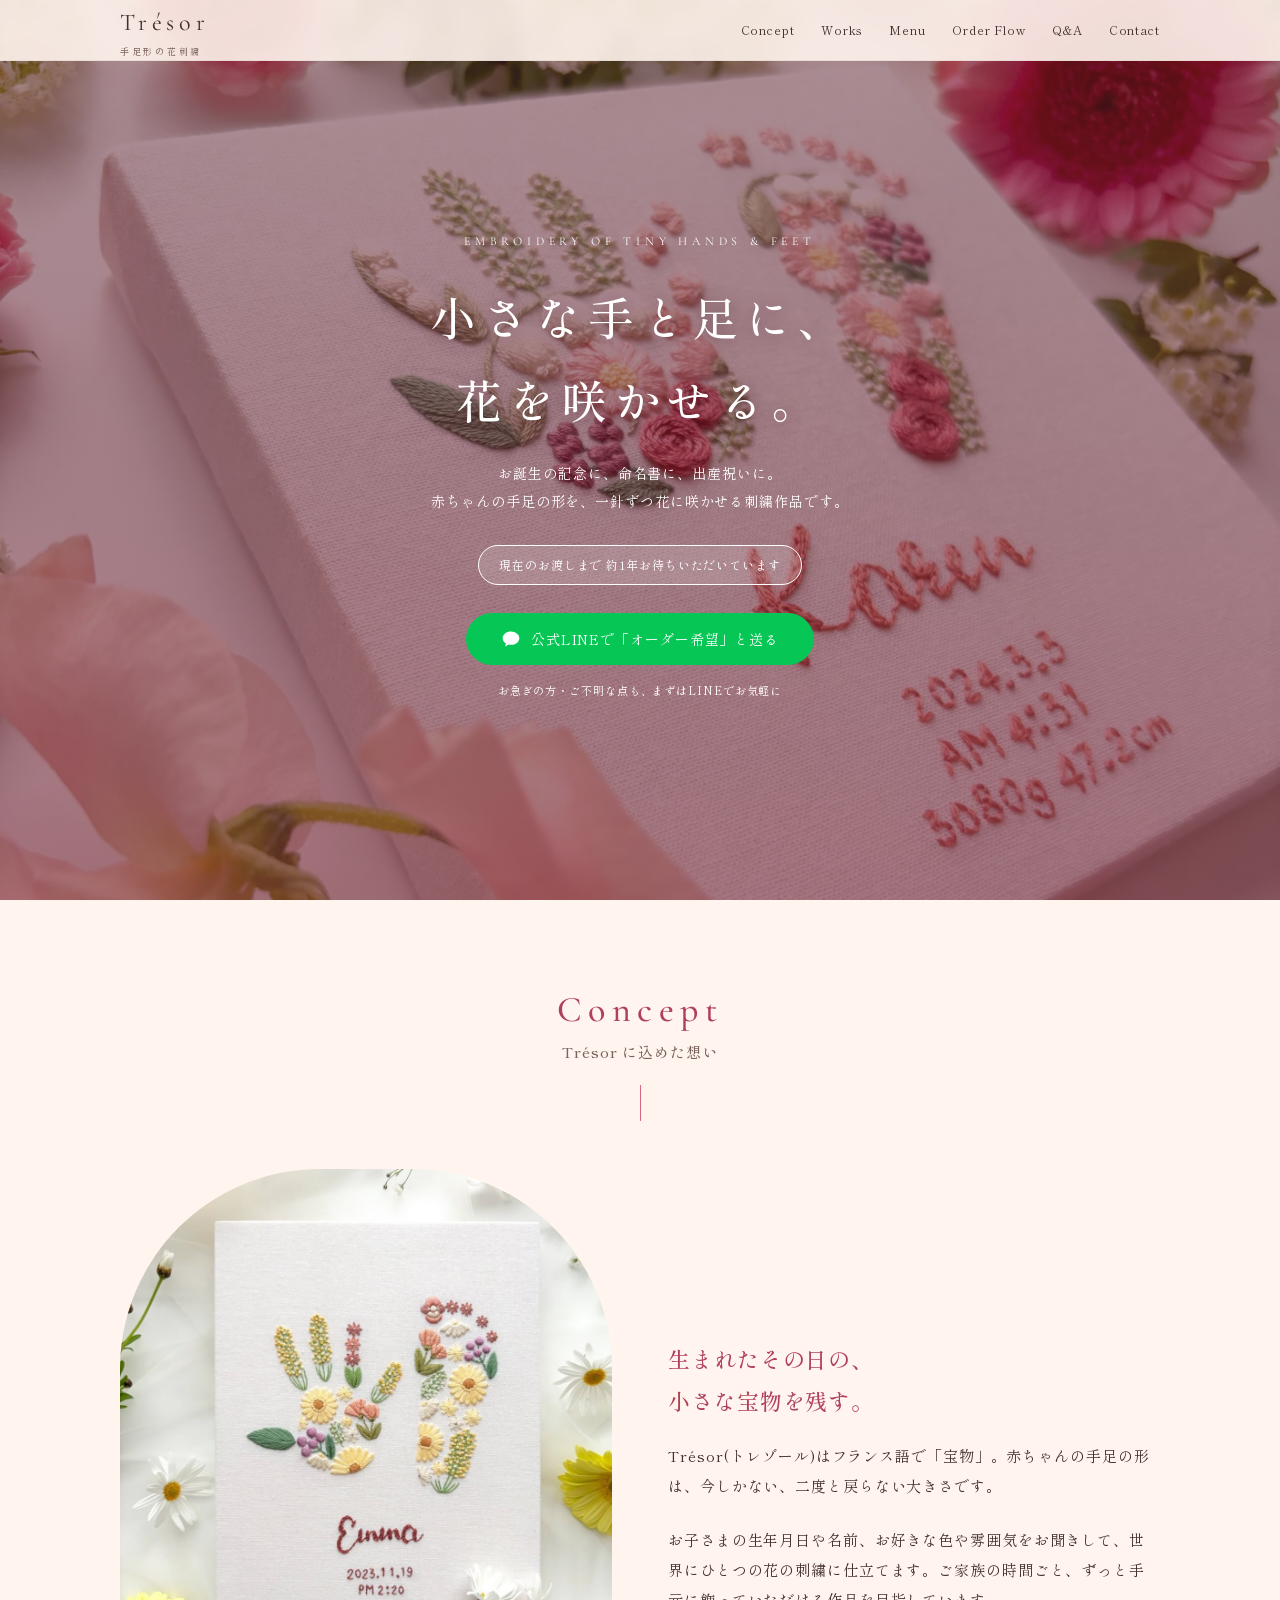
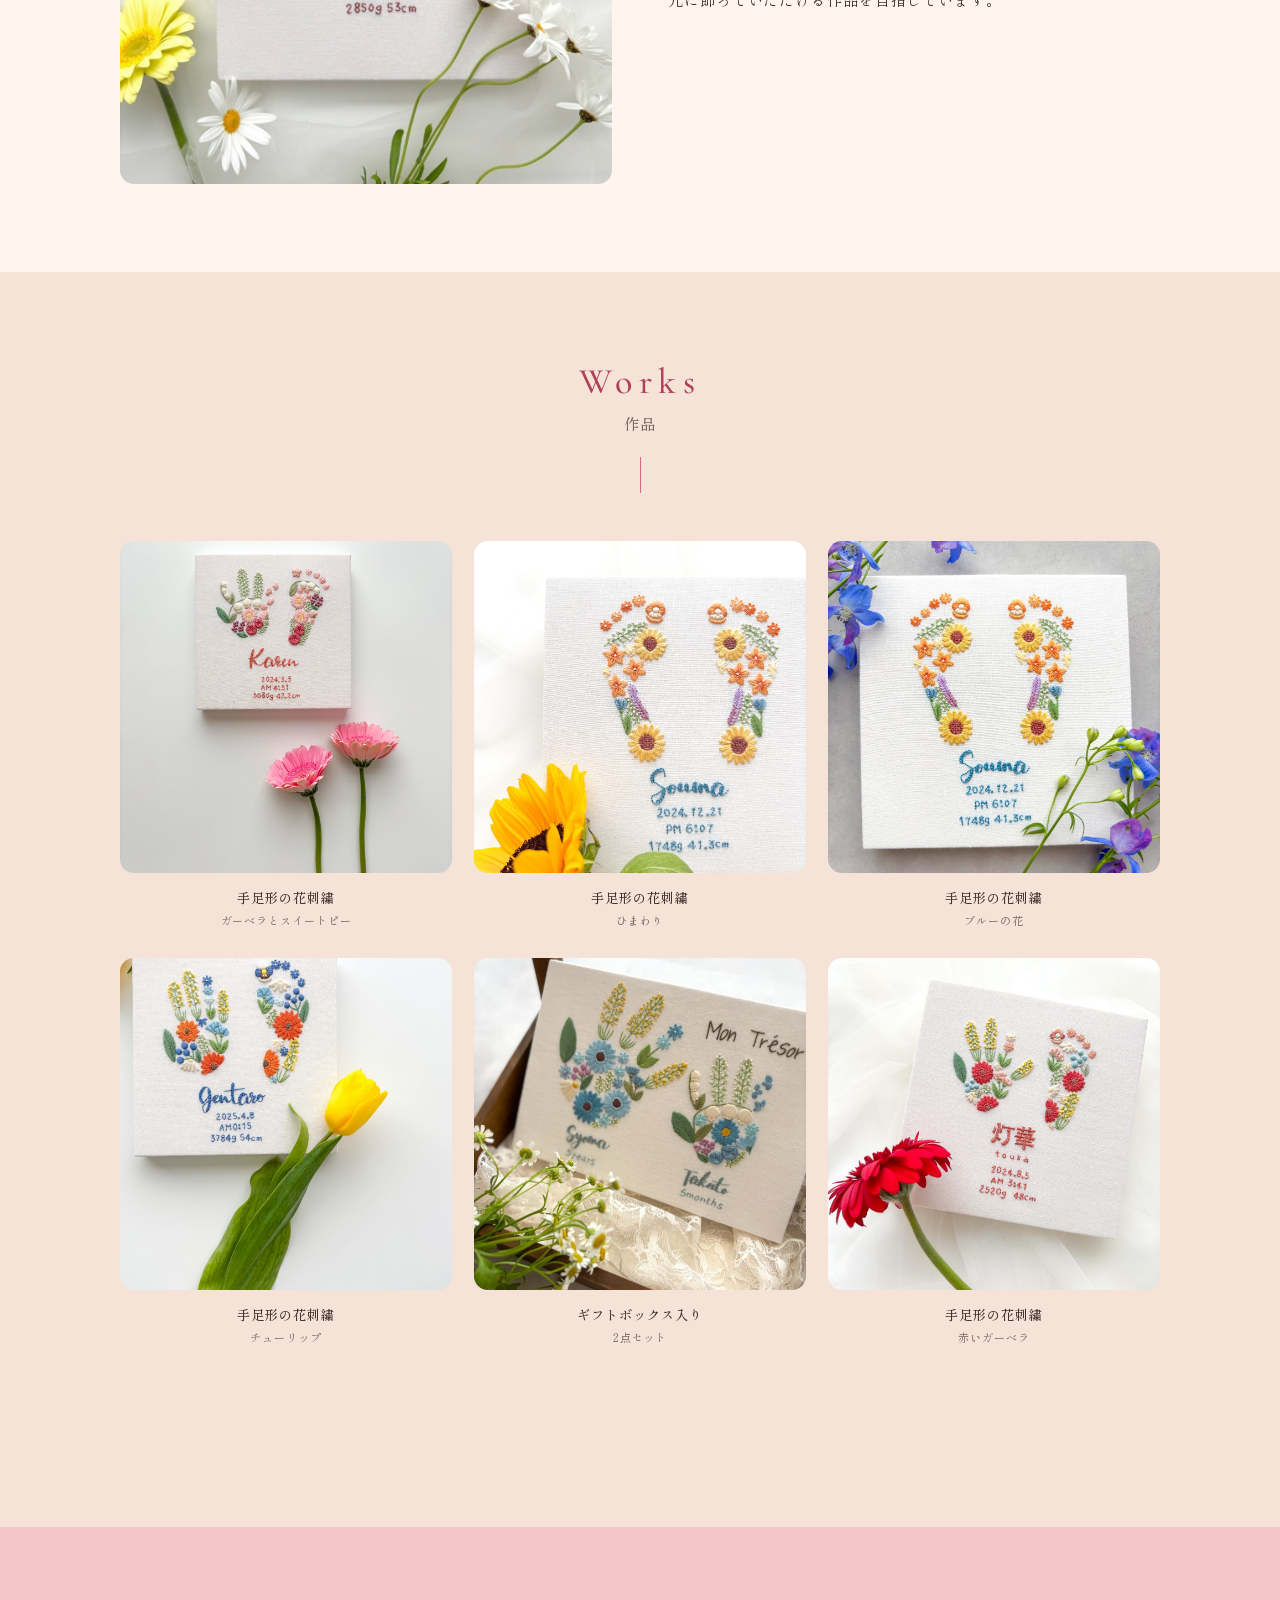
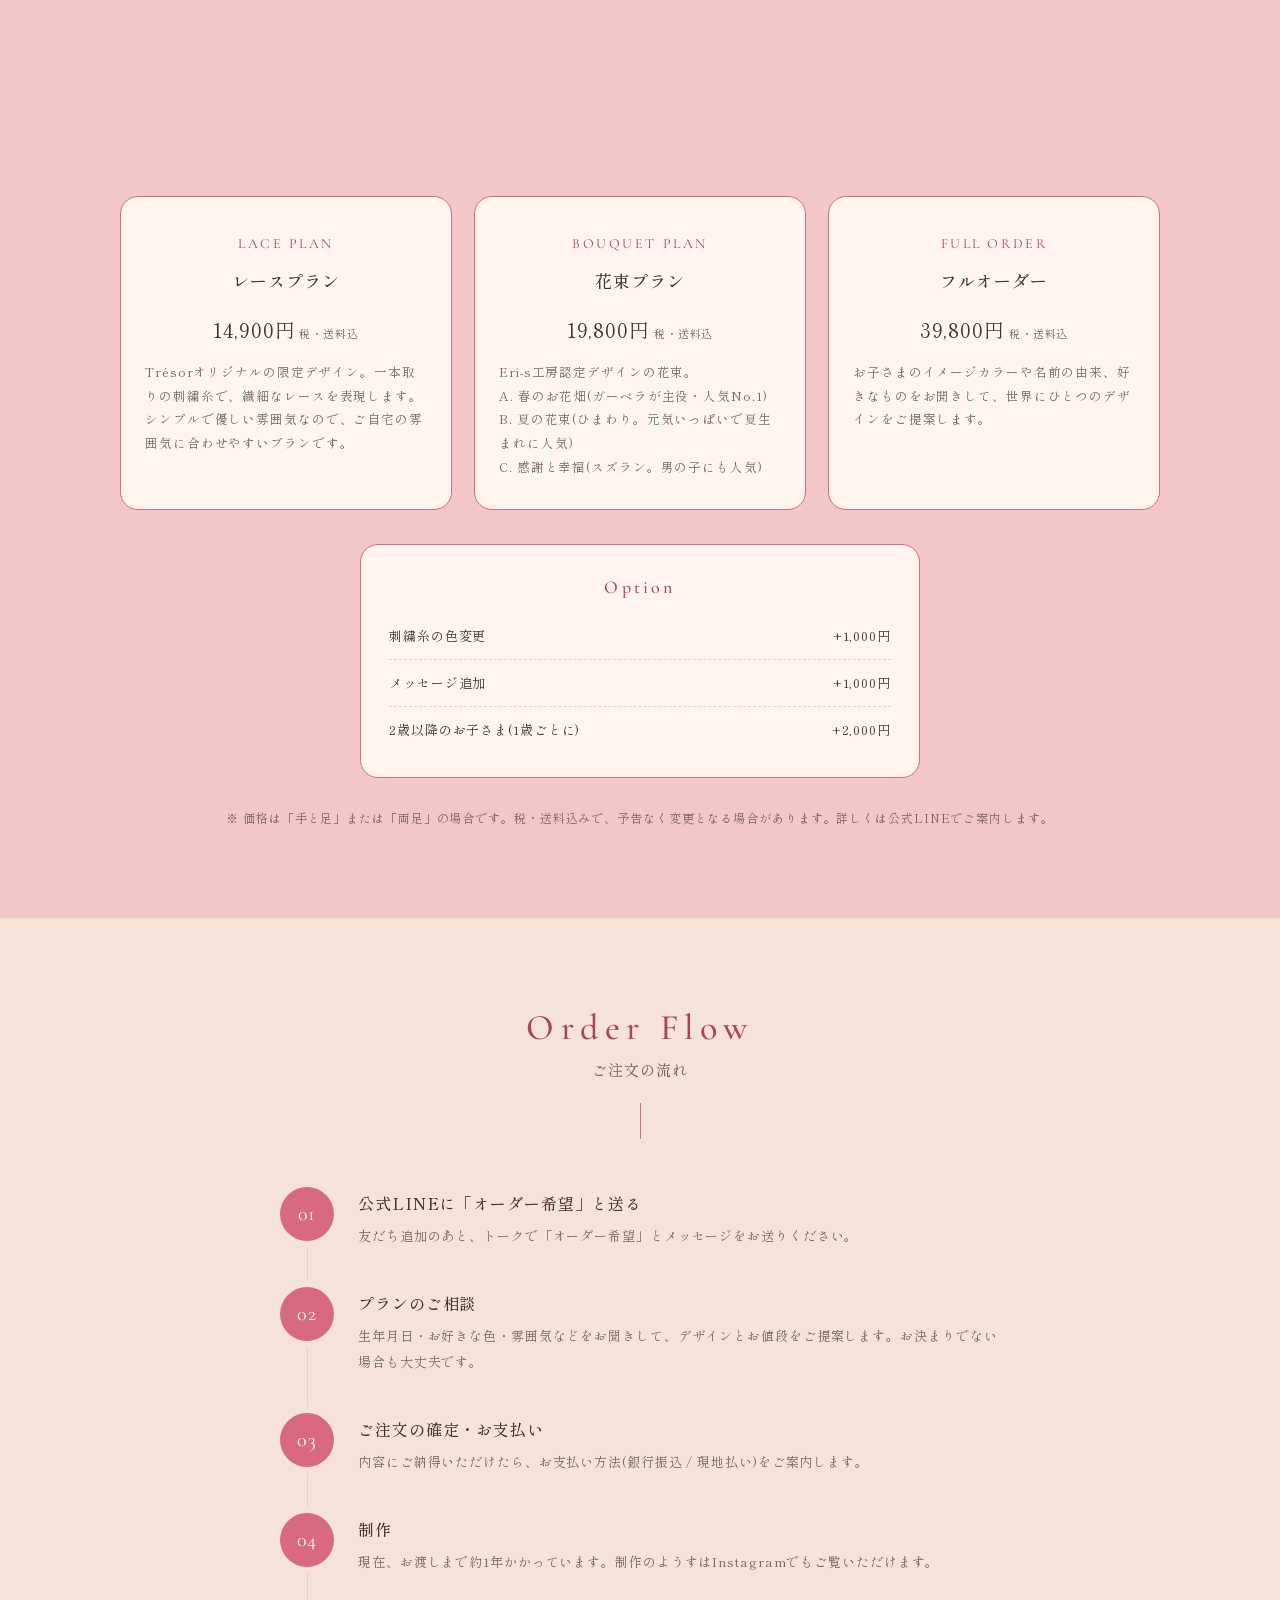
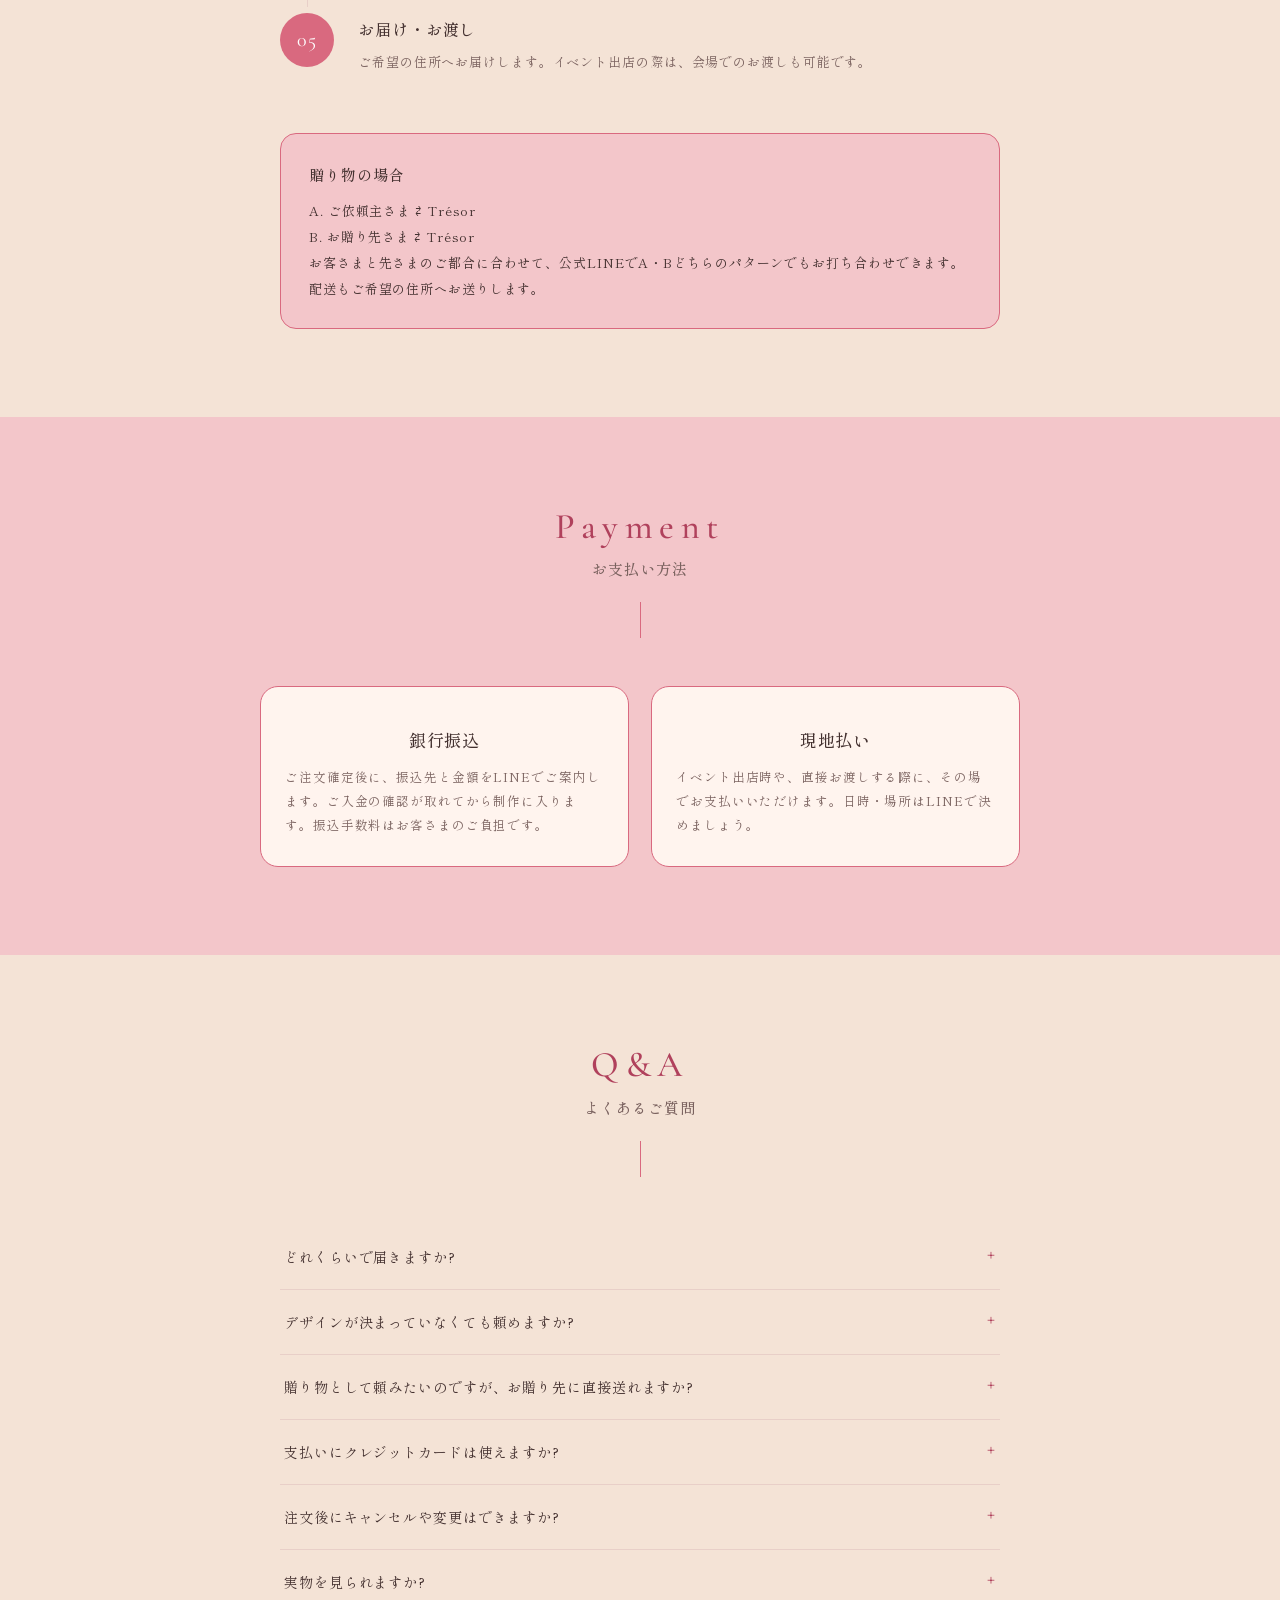
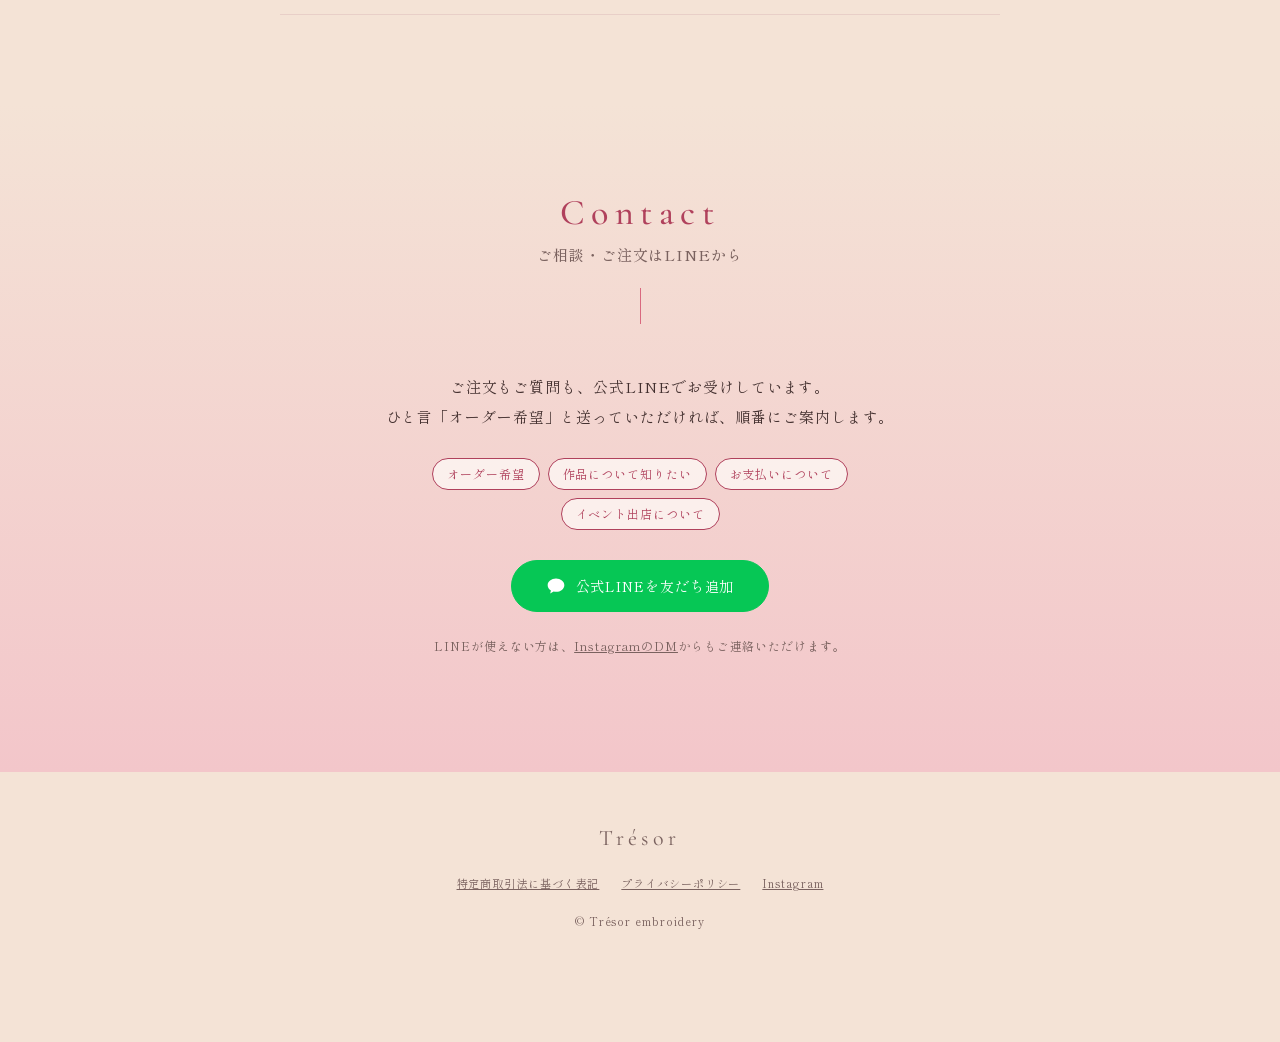
==== index.html @ e2ac7297 "Initial site: Tresor embroidery" ====
<!doctype html>
<html lang="ja">
<head>
<meta charset="utf-8">
<meta name="robots" content="noindex,nofollow">
<meta name="viewport" content="width=device-width,initial-scale=1">
<title>Trésor(トレゾール)｜手足形の花刺繍</title>
<meta name="description" content="お誕生記念・命名書・出産祝いに。赤ちゃんの手足形を、一針ずつ花に咲かせる刺繍作品。ご注文は公式LINEから承ります。">
<meta property="og:title" content="Trésor(トレゾール)｜手足形の花刺繍">
<meta property="og:description" content="小さな手と足に、花を咲かせる。世界にひとつの手足形刺繍。">
<meta property="og:type" content="website">
<meta property="og:image" content="images/ogp.jpg">
<link rel="preconnect" href="https://fonts.googleapis.com">
<link rel="preconnect" href="https://fonts.gstatic.com" crossorigin>
<link href="https://fonts.googleapis.com/css2?family=Cormorant+Garamond:wght@400;500&family=Shippori+Mincho:wght@400;500&display=swap" rel="stylesheet">
<link rel="stylesheet" href="style.css">
</head>
<body>

<svg width="0" height="0" style="position:absolute" aria-hidden="true">
  <symbol id="line" viewBox="0 0 24 24"><path d="M12 3C6.5 3 2 6.6 2 11c0 2.6 1.5 4.9 3.9 6.4L5 21l4.2-2.3c.9.2 1.8.3 2.8.3 5.5 0 10-3.6 10-8S17.5 3 12 3z"/></symbol>
</svg>

<header>
  <div class="in">
    <a class="logo" href="#top">Trésor<small>手足形の花刺繍</small></a>
    <nav id="nav" aria-label="メインメニュー">
      <ul>
        <li><a href="#concept">Concept</a></li>
        <li><a href="#works">Works</a></li>
        <li><a href="#menu">Menu</a></li>
        <li><a href="#flow">Order Flow</a></li>
        <li><a href="#faq">Q&amp;A</a></li>
        <li><a href="#contact">Contact</a></li>
      </ul>
    </nav>
    <button class="menu-btn" id="mbtn" aria-label="メニューを開く" aria-expanded="false"><span></span></button>
  </div>
</header>

<main id="top">
<section class="hero">
  <div class="wrap">
    <p class="sub en">EMBROIDERY OF TINY HANDS &amp; FEET</p>
    <h1>小さな手と足に、<br>花を咲かせる。</h1>
    <p class="lead">お誕生の記念に、命名書に、出産祝いに。<br>赤ちゃんの手足の形を、一針ずつ花に咲かせる刺繍作品です。</p>
    <div class="wait">現在のお渡しまで 約1年お待ちいただいています</div>
    <div class="cta">
      <a class="btn btn-line" href="https://lin.ee/dMKztzk" target="_blank" rel="noopener" data-cta="hero"><svg><use href="#line"/></svg>公式LINEで「オーダー希望」と送る</a>
      <p class="note">お急ぎの方・ご不明な点も、まずはLINEでお気軽に</p>
    </div>
  </div>
</section>

<section id="concept" class="concept">
  <div class="wrap">
    <div class="sec-head rv"><span class="en">Concept</span><h2>Trésor に込めた想い</h2></div>
    <div class="box">
      <div class="rv"><div class="ph ph-a" data-img="images/concept.jpg" data-label="PHOTO"></div></div>
      <div class="rv">
        <h3>生まれたその日の、<br>小さな宝物を残す。</h3>
        <p>Trésor(トレゾール)はフランス語で「宝物」。赤ちゃんの手足の形は、今しかない、二度と戻らない大きさです。</p>
        <p>お子さまの生年月日や名前、お好きな色や雰囲気をお聞きして、世界にひとつの花の刺繍に仕立てます。ご家族の時間ごと、ずっと手元に飾っていただける作品を目指しています。</p>
      </div>
    </div>
  </div>
</section>

<section id="works">
  <div class="wrap">
    <div class="sec-head rv"><span class="en">Works</span><h2>作品</h2></div>
    <div class="grid">
      <figure class="work rv"><div class="ph ph-1" data-img="images/work-1.jpg" data-label="WORK 01"></div><h3>手足形の花刺繍</h3><p>ガーベラとスイートピー</p></figure>
      <figure class="work rv"><div class="ph ph-2" data-img="images/work-2.jpg" data-label="WORK 02"></div><h3>手足形の花刺繍</h3><p>ひまわり</p></figure>
      <figure class="work rv"><div class="ph ph-3" data-img="images/work-3.jpg" data-label="WORK 03"></div><h3>手足形の花刺繍</h3><p>ブルーの花</p></figure>
      <figure class="work rv"><div class="ph ph-4" data-img="images/work-4.jpg" data-label="WORK 04"></div><h3>手足形の花刺繍</h3><p>チューリップ</p></figure>
      <figure class="work rv"><div class="ph ph-5" data-img="images/work-5.jpg" data-label="WORK 05"></div><h3>ギフトボックス入り</h3><p>2点セット</p></figure>
      <figure class="work rv"><div class="ph ph-6" data-img="images/work-6.jpg" data-label="WORK 06"></div><h3>手足形の花刺繍</h3><p>赤いガーベラ</p></figure>
    </div>
    <div class="more rv"><a class="btn btn-ghost" href="https://www.instagram.com/shiho.tresor_embroidery" target="_blank" rel="noopener">Instagramでもっと見る</a></div>
  </div>
</section>

<section id="menu" class="menu">
  <div class="wrap">
    <div class="sec-head rv"><span class="en">Menu</span><h2>プランとお値段</h2></div>
    <div class="cards">
      <div class="card rv"><span class="en">LACE PLAN</span><h3>レースプラン</h3><div class="price">14,900円<small> 税・送料込</small></div><p>Trésorオリジナルの限定デザイン。一本取りの刺繍糸で、繊細なレースを表現します。シンプルで優しい雰囲気なので、ご自宅の雰囲気に合わせやすいプランです。</p></div>
      <div class="card rv"><span class="en">BOUQUET PLAN</span><h3>花束プラン</h3><div class="price">19,800円<small> 税・送料込</small></div><p>Eri-s工房認定デザインの花束。<br>A. 春のお花畑(ガーベラが主役・人気No.1)<br>B. 夏の花束(ひまわり。元気いっぱいで夏生まれに人気)<br>C. 感謝と幸福(スズラン。男の子にも人気)</p></div>
      <div class="card rv"><span class="en">FULL ORDER</span><h3>フルオーダー</h3><div class="price">39,800円<small> 税・送料込</small></div><p>お子さまのイメージカラーや名前の由来、好きなものをお聞きして、世界にひとつのデザインをご提案します。</p></div>
    </div>
    <div class="opt rv">
      <h3 class="en">Option</h3>
      <ul><li><span>刺繍糸の色変更</span><span>+1,000円</span></li><li><span>メッセージ追加</span><span>+1,000円</span></li><li><span>2歳以降のお子さま(1歳ごとに)</span><span>+2,000円</span></li></ul>
    </div>
    <p class="foot rv">※ 価格は「手と足」または「両足」の場合です。税・送料込みで、予告なく変更となる場合があります。詳しくは公式LINEでご案内します。</p>
  </div>
</section>

<section id="flow">
  <div class="wrap">
    <div class="sec-head rv"><span class="en">Order Flow</span><h2>ご注文の流れ</h2></div>
    <ol class="steps">
      <li class="rv"><h3>公式LINEに「オーダー希望」と送る</h3><p>友だち追加のあと、トークで「オーダー希望」とメッセージをお送りください。</p></li>
      <li class="rv"><h3>プランのご相談</h3><p>生年月日・お好きな色・雰囲気などをお聞きして、デザインとお値段をご提案します。お決まりでない場合も大丈夫です。</p></li>
      <li class="rv"><h3>ご注文の確定・お支払い</h3><p>内容にご納得いただけたら、お支払い方法(銀行振込 / 現地払い)をご案内します。</p></li>
      <li class="rv"><h3>制作</h3><p>現在、お渡しまで約1年かかっています。制作のようすはInstagramでもご覧いただけます。</p></li>
      <li class="rv"><h3>お届け・お渡し</h3><p>ご希望の住所へお届けします。イベント出店の際は、会場でのお渡しも可能です。</p></li>
    </ol>
    <div class="gift rv">
      <h3>贈り物の場合</h3>
      A. ご依頼主さま ⇄ Trésor<br>B. お贈り先さま ⇄ Trésor<br>
      お客さまと先さまのご都合に合わせて、公式LINEでA・Bどちらのパターンでもお打ち合わせできます。配送もご希望の住所へお送りします。
    </div>
  </div>
</section>

<section id="pay" class="pay">
  <div class="wrap">
    <div class="sec-head rv"><span class="en">Payment</span><h2>お支払い方法</h2></div>
    <div class="two">
      <div class="card rv"><h3>銀行振込</h3><p>ご注文確定後に、振込先と金額をLINEでご案内します。ご入金の確認が取れてから制作に入ります。振込手数料はお客さまのご負担です。</p></div>
      <div class="card rv"><h3>現地払い</h3><p>イベント出店時や、直接お渡しする際に、その場でお支払いいただけます。日時・場所はLINEで決めましょう。</p></div>
    </div>
  </div>
</section>

<section id="faq">
  <div class="wrap">
    <div class="sec-head rv"><span class="en">Q&amp;A</span><h2>よくあるご質問</h2></div>
    <div class="faq rv">
      <details><summary>どれくらいで届きますか?</summary><p>現在は、ご注文からお渡しまで約1年お待ちいただいています。お急ぎの場合は、まずLINEでご相談ください。</p></details>
      <details><summary>デザインが決まっていなくても頼めますか?</summary><p>大丈夫です。生年月日やお好きな色、雰囲気をお聞きして、プランをご提案します。</p></details>
      <details><summary>贈り物として頼みたいのですが、お贈り先に直接送れますか?</summary><p>はい。ご希望の住所へお送りします。お贈り先さまと直接お打ち合わせすることもできます。</p></details>
      <details><summary>支払いにクレジットカードは使えますか?</summary><p>現在は、銀行振込と現地払いのみです。</p></details>
      <details><summary>注文後にキャンセルや変更はできますか?</summary><p>制作に入る前であればご相談に応じます。詳しくは<a href="tokushoho.html">特定商取引法に基づく表記</a>をご確認ください。</p></details>
      <details><summary>実物を見られますか?</summary><p>イベント出店の際に実物をご覧いただけます。出店情報はInstagramでお知らせしています。</p></details>
    </div>
  </div>
</section>

<section id="contact" class="contact">
  <div class="wrap">
    <div class="sec-head rv"><span class="en">Contact</span><h2>ご相談・ご注文はLINEから</h2></div>
    <div class="box rv">
      <p>ご注文もご質問も、公式LINEでお受けしています。<br>ひと言「オーダー希望」と送っていただければ、順番にご案内します。</p>
      <ul class="chips"><li>オーダー希望</li><li>作品について知りたい</li><li>お支払いについて</li><li>イベント出店について</li></ul>
      <a class="btn btn-line" href="https://lin.ee/dMKztzk" target="_blank" rel="noopener" data-cta="contact"><svg><use href="#line"/></svg>公式LINEを友だち追加</a>
      <p class="sub-links" style="margin-top:22px">LINEが使えない方は、<a href="https://www.instagram.com/shiho.tresor_embroidery" target="_blank" rel="noopener">InstagramのDM</a>からもご連絡いただけます。</p>
    </div>
  </div>
</section>
</main>

<footer>
  <a class="logo" href="#top">Trésor</a>
  <ul><li><a href="tokushoho.html">特定商取引法に基づく表記</a></li><li><a href="privacy.html">プライバシーポリシー</a></li><li><a href="https://www.instagram.com/shiho.tresor_embroidery" target="_blank" rel="noopener">Instagram</a></li></ul>
  <p>© Trésor embroidery</p>
</footer>

<div class="sticky"><a class="btn btn-line" href="https://lin.ee/dMKztzk" target="_blank" rel="noopener" data-cta="sticky"><svg><use href="#line"/></svg>LINEで「オーダー希望」</a></div>

<script src="script.js"></script>
</body>
</html>
---- style.css ----
:root{
  /* Instagramの作品写真から拾った色 */
  --cream:#f4e3d6;      /* 生成り・レース */
  --paper:#fff4ee;
  --blush:#f3c6ca;      /* スイートピーのピンク(面) */
  --rose:#d9697f;       /* ガーベラのローズ(メイン) */
  --rose-d:#b0415c;     /* 濃いローズ(文字・強調) */
  --sun:#eeb23a;        /* ひまわりの黄(ワンポイント) */
  --sage:#7f9a74;       /* 葉のグリーン */
  --ink:#43302f;        /* あたたかい焦げ茶 */
  --ink-soft:#7a625f;
  --line:#e8cfc8; --line-green:#06C755;
  --serif:"Shippori Mincho","Hiragino Mincho ProN","Yu Mincho",serif;
  --en:"Cormorant Garamond","Times New Roman",serif;
}
*{box-sizing:border-box;margin:0;padding:0}
html{scroll-behavior:smooth}
html,body{overflow-x:hidden}
body{background:var(--cream);color:var(--ink);font-family:var(--serif);line-height:2;font-size:15px;letter-spacing:.06em;-webkit-text-size-adjust:100%}
img{max-width:100%;display:block}
a{color:inherit}
.en{font-family:var(--en);letter-spacing:.18em}
.wrap{width:min(1040px,100% - 40px);margin:0 auto}
section{padding:88px 0}
.sec-head{text-align:center;margin-bottom:48px}
.sec-head .en{display:block;font-size:36px;color:var(--rose-d);line-height:1.2;font-weight:500}
.sec-head h2{font-size:15px;font-weight:500;color:var(--ink-soft);margin-top:6px}
.sec-head::after{content:"";display:block;width:1px;height:36px;background:var(--rose);margin:18px auto 0}

/* header */
header{position:fixed;inset:0 0 auto 0;z-index:50;background:rgba(255,244,238,.9);backdrop-filter:blur(8px);border-bottom:1px solid rgba(230,217,210,.7)}
header .in{display:flex;align-items:center;justify-content:space-between;height:60px;width:min(1040px,100% - 32px);margin:0 auto}
.logo{font-family:var(--en);font-size:24px;letter-spacing:.2em;text-decoration:none}
.logo small{display:block;font-family:var(--serif);font-size:9px;letter-spacing:.3em;color:var(--ink-soft);margin-top:-4px}
nav ul{display:flex;gap:26px;list-style:none;font-size:12px}
nav a{text-decoration:none;padding:6px 0;border-bottom:1px solid transparent}
nav a:hover{border-color:var(--rose-d);color:var(--rose-d)}
.menu-btn{display:none;background:none;border:0;width:40px;height:40px;cursor:pointer}
.menu-btn span,.menu-btn span::before,.menu-btn span::after{display:block;width:22px;height:1px;background:var(--ink);position:relative;content:"";transition:.3s}
.menu-btn span::before{position:absolute;top:-7px}.menu-btn span::after{position:absolute;top:7px}
.menu-btn[aria-expanded=true] span{background:transparent}
.menu-btn[aria-expanded=true] span::before{top:0;transform:rotate(45deg)}
.menu-btn[aria-expanded=true] span::after{top:0;transform:rotate(-45deg)}

/* buttons */
.btn{display:inline-flex;align-items:center;justify-content:center;gap:10px;min-height:52px;padding:0 34px;border-radius:999px;text-decoration:none;font-size:14px;transition:.3s;border:1px solid var(--ink);font-family:var(--serif)}
.btn-line{background:var(--line-green);border-color:var(--line-green);color:#fff}
.btn-line:hover{filter:brightness(.94);transform:translateY(-1px)}
.btn-ghost{border-color:var(--rose-d);color:var(--rose-d)}
.btn-ghost:hover{background:var(--rose-d);color:#fff}
.btn svg{width:20px;height:20px;fill:currentColor}

/* hero */
.hero{min-height:100svh;display:flex;align-items:center;justify-content:center;text-align:center;position:relative;overflow:hidden;padding:100px 0 70px;
  background:linear-gradient(180deg,rgba(84,28,42,.50),rgba(110,36,56,.62)),url(images/hero.jpg) center 30%/cover no-repeat,var(--rose-d)}
.hero p.sub{font-size:12px;color:#fff;letter-spacing:.4em}
.hero h1{font-weight:500;font-size:clamp(28px,5.6vw,46px);line-height:1.8;margin:22px 0 18px;letter-spacing:.14em;color:#fff;text-shadow:0 2px 18px rgba(60,15,30,.45)}
.hero .lead{max-width:30em;margin:0 auto 30px;color:#fff;font-size:14px}
.wait{display:inline-block;margin-bottom:28px;padding:7px 20px;border:1px solid #fff;border-radius:999px;font-size:12px;color:#fff;background:rgba(255,255,255,.14)}
.hero .cta{display:flex;flex-direction:column;gap:14px;align-items:center}
.note{font-size:11px;color:#fff}

/* concept */
.concept{background:var(--paper)}
.concept .box{display:grid;grid-template-columns:1fr 1fr;gap:56px;align-items:center}
.concept p+p{margin-top:1.6em}
.concept h3{color:var(--rose-d);font-weight:500;font-size:22px;line-height:1.9;margin-bottom:20px}

/* photo frames: images/*.jpg を置けば表示。無い間はやさしい色の枠 */
.ph{aspect-ratio:4/5;border-radius:200px 200px 14px 14px;background-size:cover;background-position:center;position:relative;overflow:hidden}
.ph::after{content:attr(data-label);position:absolute;inset:auto 0 14px;text-align:center;font-size:11px;color:rgba(67,48,47,.5);letter-spacing:.2em}
.ph.on::after{display:none}
.ph-a{background-image:url(images/concept.jpg),linear-gradient(160deg,#f1d9d6,#dfe8d8)}
.ph-1{background-image:url(images/work-1.jpg),linear-gradient(160deg,#f1d9d6,#f8ece6)}
.ph-2{background-image:url(images/work-2.jpg),linear-gradient(160deg,#dfe8d8,#f4efe4)}
.ph-3{background-image:url(images/work-3.jpg),linear-gradient(160deg,#e6dbe3,#f8ece6)}
.ph-4{background-image:url(images/work-4.jpg),linear-gradient(160deg,#e9e1cf,#f1d9d6)}
.ph-5{background-image:url(images/work-5.jpg),linear-gradient(160deg,#f8ece6,#dfe8d8)}
.ph-6{background-image:url(images/work-6.jpg),linear-gradient(160deg,#ecd3cf,#e6dbe3)}

/* works */
.grid{display:grid;grid-template-columns:repeat(3,1fr);gap:28px 22px}
.work .ph{aspect-ratio:1/1;border-radius:14px}
.work h3{font-size:13px;font-weight:500;margin-top:12px;text-align:center}
.work p{font-size:11px;color:var(--ink-soft);text-align:center;line-height:1.7}
.more{text-align:center;margin-top:40px}

/* menu */
.menu{background:var(--blush)}
.cards{display:grid;grid-template-columns:repeat(3,1fr);gap:22px}
.card{background:var(--paper);border:1px solid var(--rose);border-radius:18px;padding:30px 24px;text-align:center}
.card .en{font-size:14px;color:var(--rose-d)}
.card h3{font-weight:500;font-size:17px;margin:6px 0 12px}
.card .price{font-size:20px;margin:10px 0}
.card .price small{font-size:11px;color:var(--ink-soft)}
.card p{font-size:12.5px;color:var(--ink-soft);line-height:1.9;text-align:left}
.tbd{display:inline-block;background:#fff3d6;color:#8a6a1f;padding:0 8px;border-radius:4px;font-size:11px}
.menu .foot{text-align:center;margin-top:28px;font-size:12px;color:var(--ink-soft)}

.opt{max-width:560px;margin:34px auto 0;background:var(--paper);border:1px solid var(--rose);border-radius:18px;padding:24px 28px}
.opt h3{text-align:center;color:var(--rose-d);font-size:18px;font-weight:500;margin-bottom:8px}
.opt ul{list-style:none}.opt li{display:flex;justify-content:space-between;gap:16px;padding:10px 0;border-bottom:1px dashed var(--line);font-size:13px}
.opt li:last-child{border:0}
/* flow */
.steps{list-style:none;max-width:720px;margin:0 auto;counter-reset:s}
.steps li{position:relative;padding:0 0 38px 78px;counter-increment:s}
.steps li::before{content:counter(s,decimal-leading-zero);position:absolute;left:0;top:0;width:54px;height:54px;border-radius:50%;display:grid;place-items:center;font-family:var(--en);font-size:20px;color:#fff;background:var(--rose)}
.steps li::after{content:"";position:absolute;left:27px;top:60px;bottom:6px;width:1px;background:var(--line)}
.steps li:last-child::after{display:none}
.steps h3{font-weight:500;font-size:16px;margin-bottom:4px}
.steps p{font-size:13px;color:var(--ink-soft)}
.gift{max-width:720px;margin:20px auto 0;background:var(--blush);border:1px solid var(--rose);border-radius:16px;padding:26px 28px;font-size:13px}
.gift h3{font-weight:500;font-size:15px;margin-bottom:8px}

/* pay */
.pay{background:var(--blush)}
.pay .two{display:grid;grid-template-columns:1fr 1fr;gap:22px;max-width:760px;margin:0 auto}
.pay .card h3{margin-bottom:8px}

/* faq */
.faq{max-width:720px;margin:0 auto}
details{border-bottom:1px solid var(--line);padding:18px 4px}
summary{cursor:pointer;list-style:none;display:flex;justify-content:space-between;gap:16px;font-size:14px}
summary::-webkit-details-marker{display:none}
summary::after{content:"+";color:var(--rose-d);font-family:var(--en);font-size:20px;line-height:1}
details[open] summary::after{content:"−"}
details p{margin-top:10px;font-size:13px;color:var(--ink-soft)}

/* contact */
.contact{text-align:center;background:linear-gradient(180deg,var(--cream),var(--blush))}
.contact .box{max-width:560px;margin:0 auto}
.contact p{margin-bottom:26px}
.chips{display:flex;flex-wrap:wrap;gap:8px;justify-content:center;margin:0 0 30px;list-style:none}
.chips li{font-size:12px;border:1px solid var(--rose-d);color:var(--rose-d);border-radius:999px;padding:3px 14px;background:rgba(255,253,250,.7)}
.sub-links{margin-top:22px;font-size:12px;color:var(--ink-soft)}

/* footer */
footer{padding:44px 0 110px;text-align:center;font-size:11px;color:var(--ink-soft)}
footer ul{list-style:none;display:flex;gap:22px;justify-content:center;margin:12px 0 16px}
footer .logo{font-size:22px}

/* sticky line */
.sticky{position:fixed;left:0;right:0;bottom:0;z-index:60;padding:10px 16px calc(10px + env(safe-area-inset-bottom));display:none;background:linear-gradient(180deg,rgba(250,246,241,0),rgba(250,246,241,.95) 40%)}
.sticky .btn{width:100%;min-height:50px;box-shadow:0 6px 18px rgba(6,199,85,.28)}

/* reveal */
.rv{opacity:0;transform:translateY(18px);transition:opacity .9s ease,transform .9s ease}
.rv.in{opacity:1;transform:none}
@media (prefers-reduced-motion:reduce){.rv{opacity:1;transform:none;transition:none}.hero .flower{animation:none}html{scroll-behavior:auto}}

/* sub pages */
.page{padding:110px 0 70px}
.page h1{font-weight:500;font-size:22px;text-align:center;margin-bottom:34px}
.page table{width:100%;border-collapse:collapse;font-size:13px}
.page th,.page td{border-bottom:1px solid var(--line);padding:16px 10px;text-align:left;vertical-align:top}
.page th{width:30%;font-weight:500;background:var(--paper)}
.page h2{font-size:15px;font-weight:500;margin:28px 0 6px}
.page p{font-size:13px}

@media (max-width:760px){
  section{padding:64px 0}
  nav{position:fixed;inset:60px 0 auto 0;background:var(--cream);border-bottom:1px solid var(--line);max-height:0;overflow:hidden;transition:max-height .4s}
  nav.open{max-height:420px}
  nav ul{flex-direction:column;gap:0;padding:8px 24px 20px}
  nav li a{display:block;padding:14px 0;border-bottom:1px solid var(--line)}
  .menu-btn{display:block}
  .concept .box,.pay .two{grid-template-columns:1fr;gap:30px}
  .grid{grid-template-columns:repeat(2,1fr);gap:22px 14px}
  .cards{grid-template-columns:1fr}
  .sticky{display:block}
  .hero p.sub{letter-spacing:.16em;font-size:10px}
  .hero .lead br{display:none}
  
}
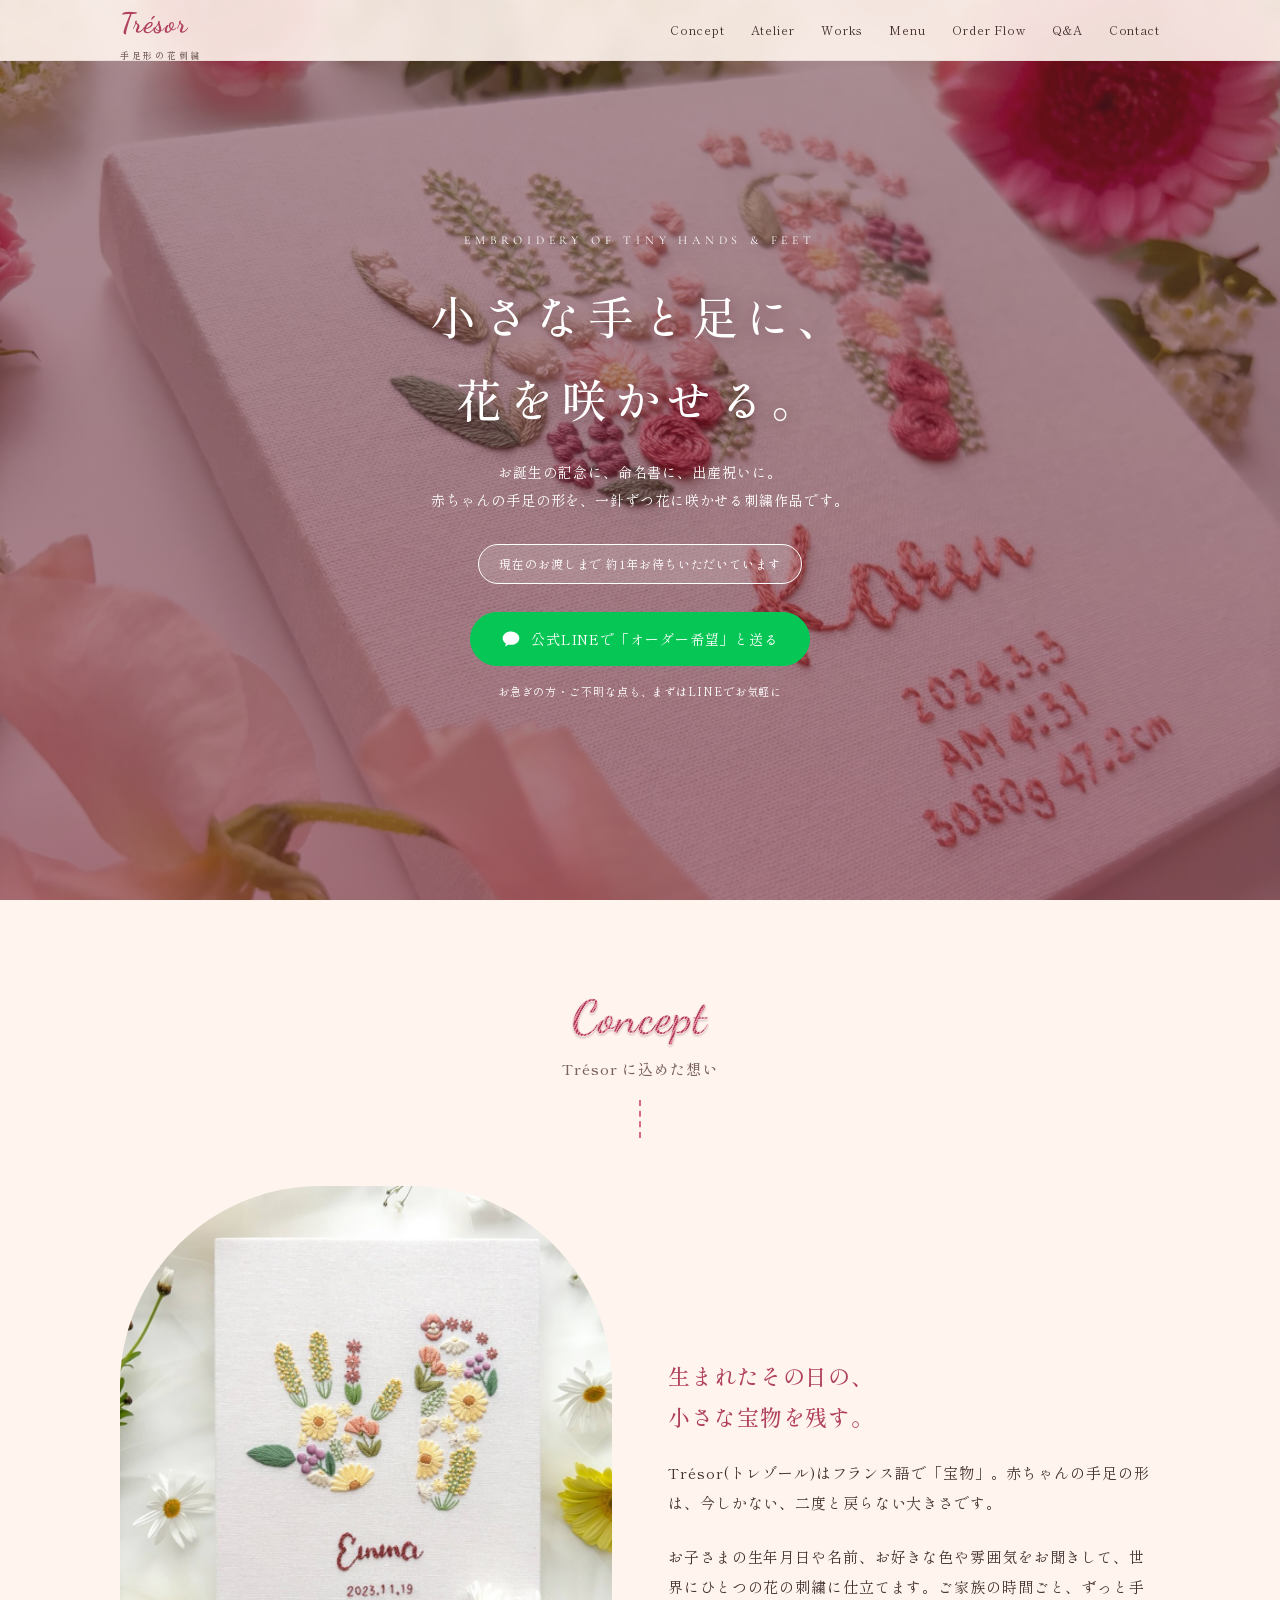
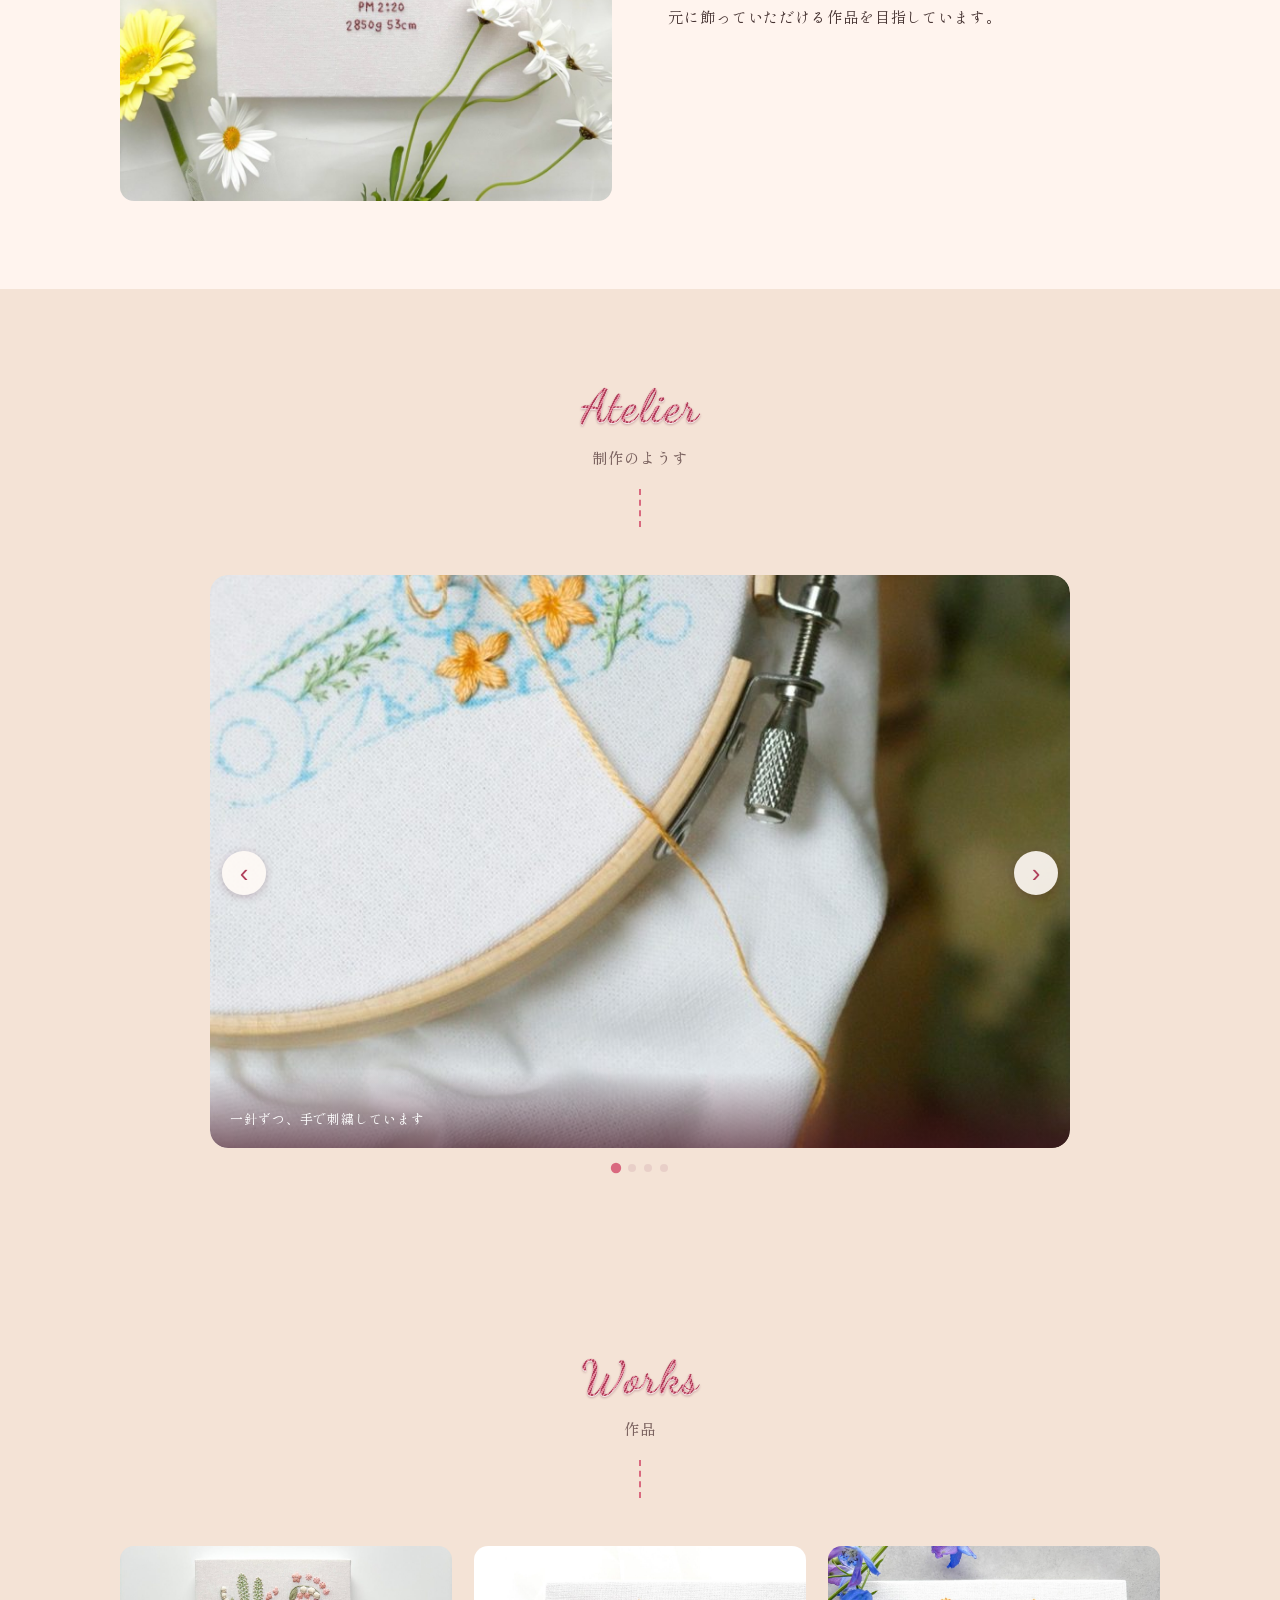
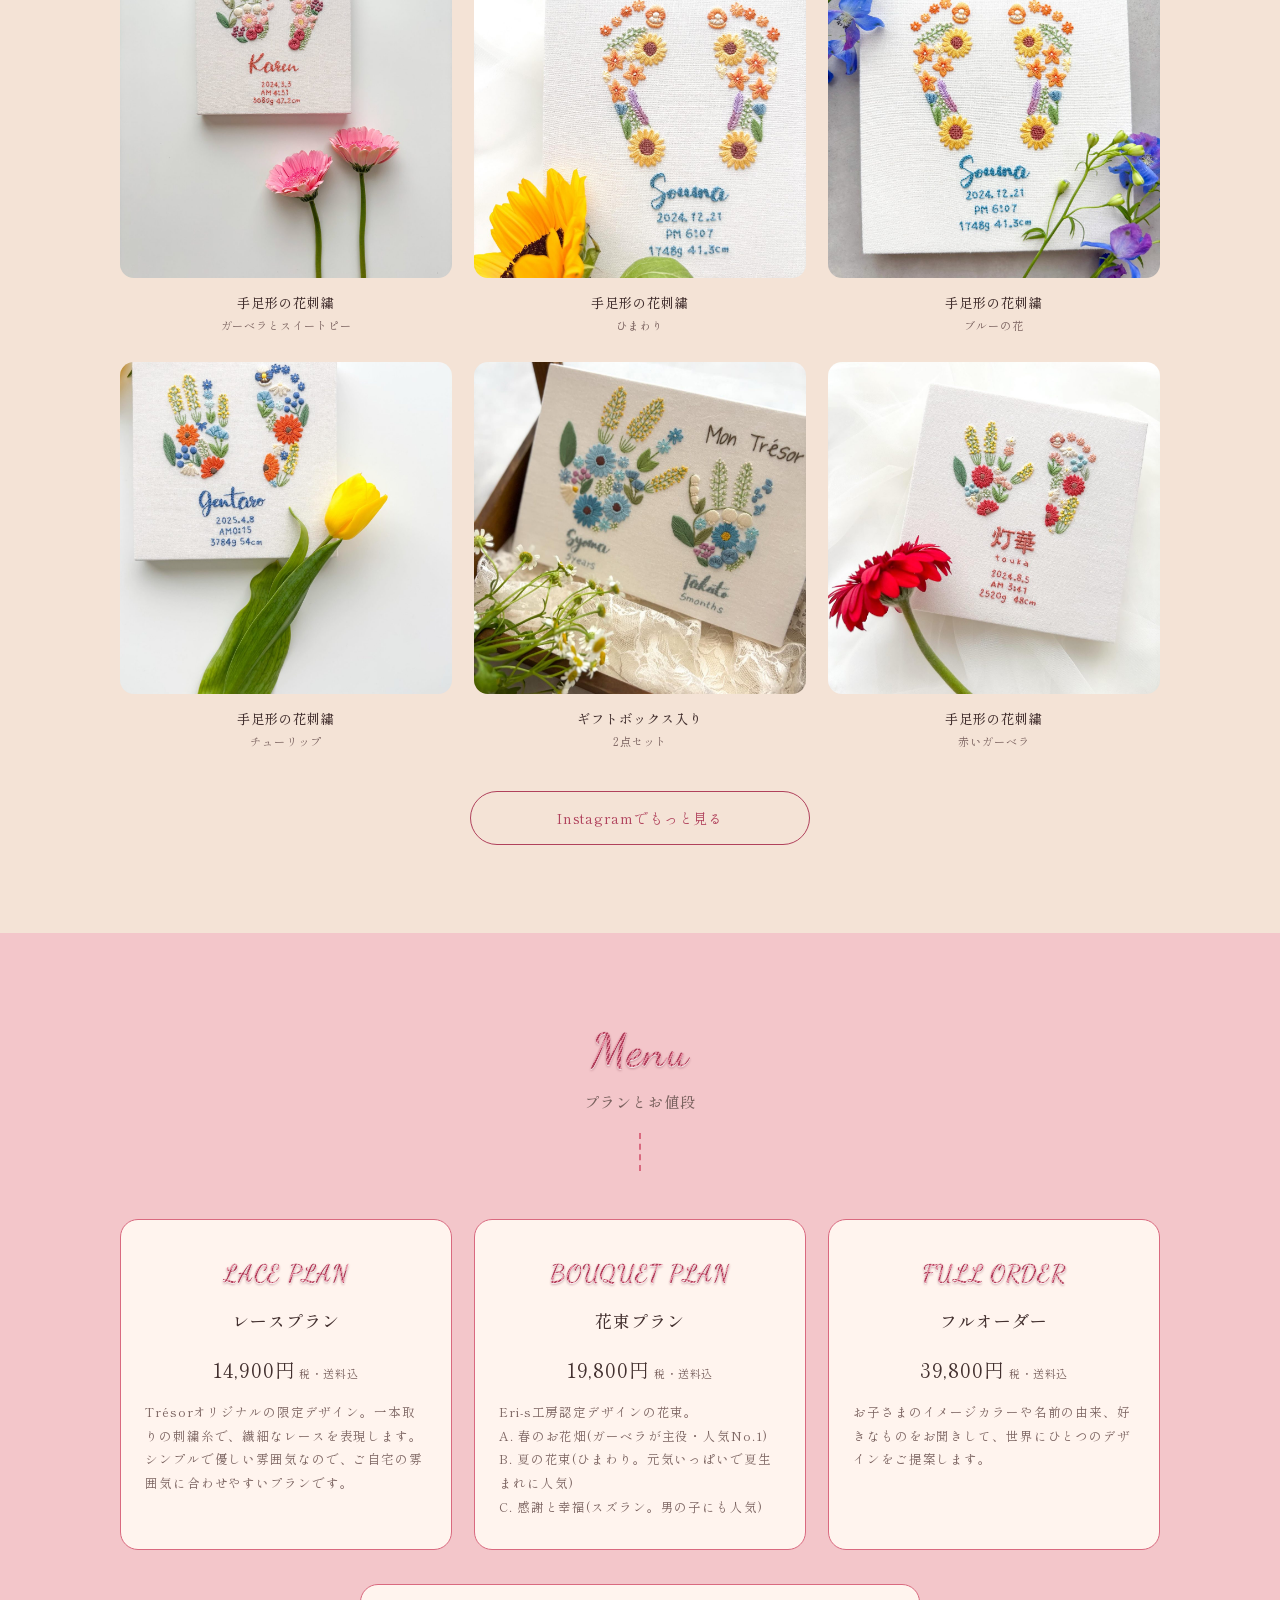
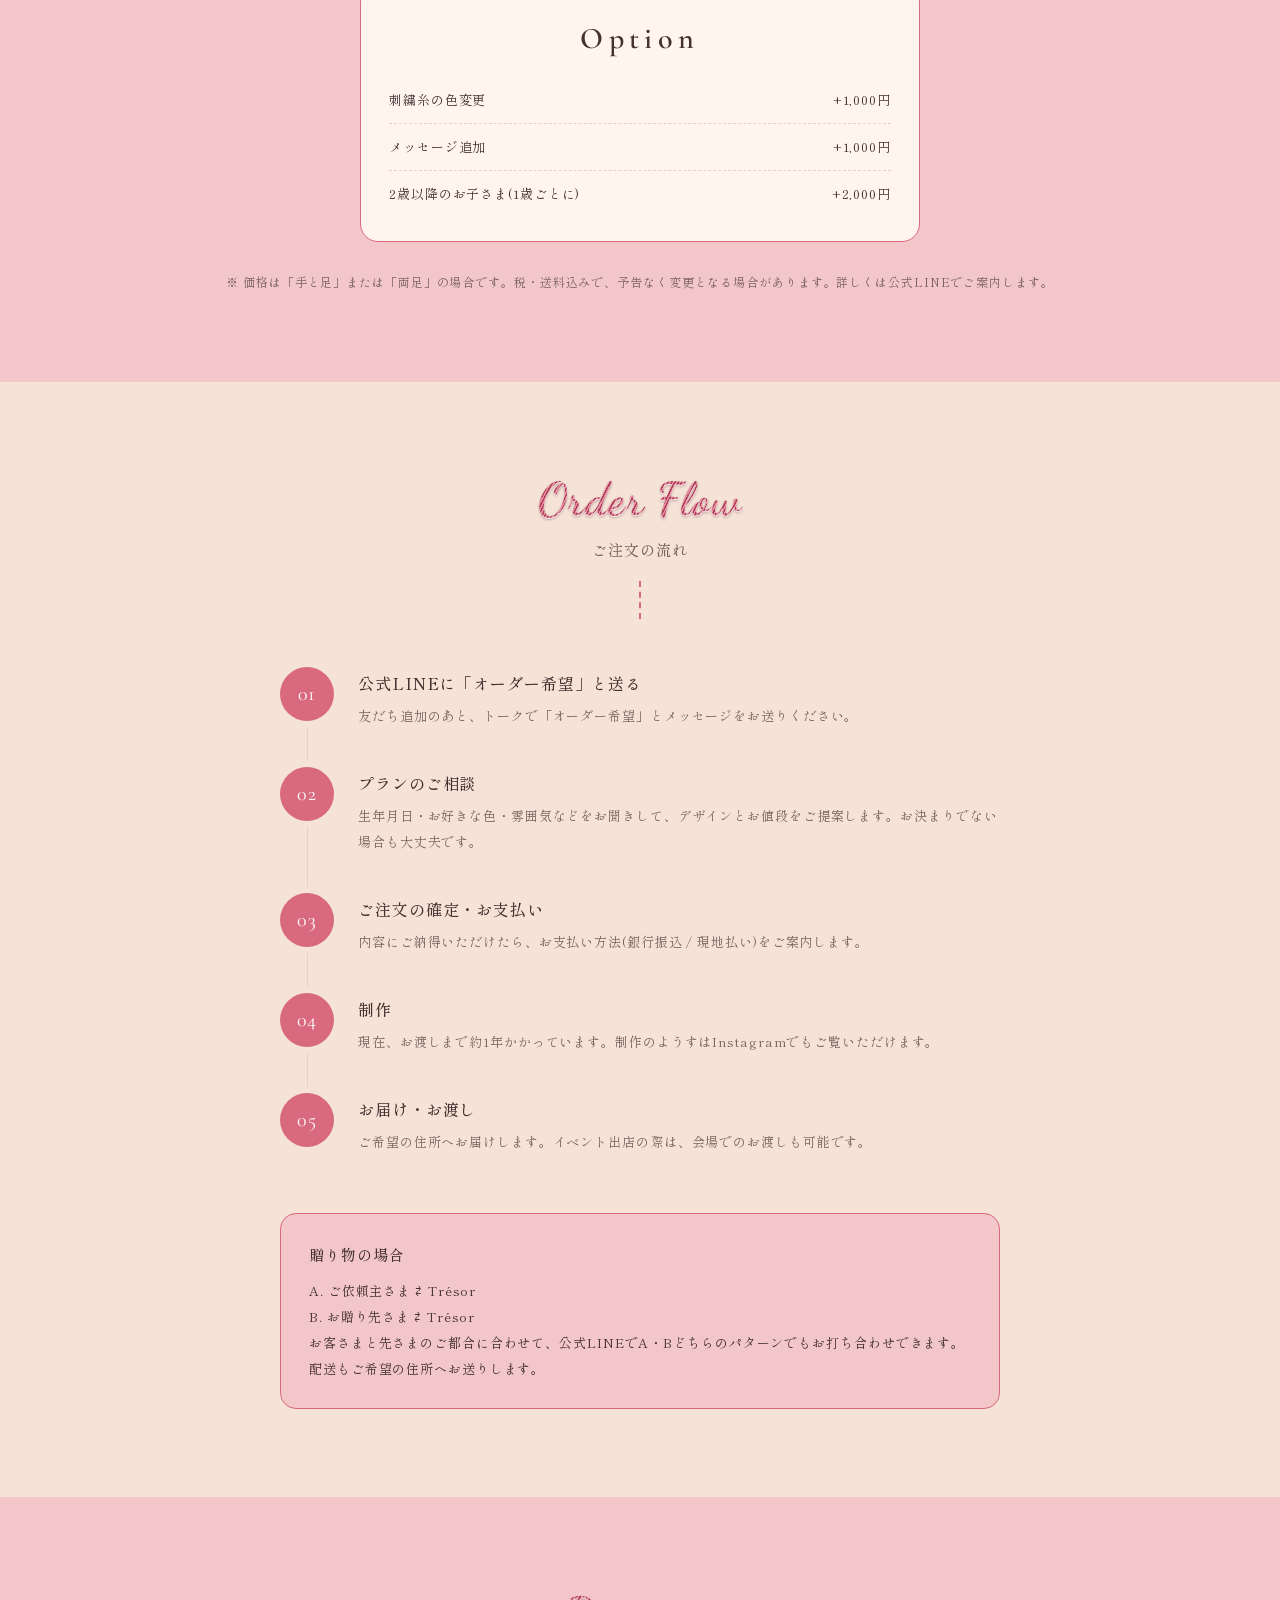
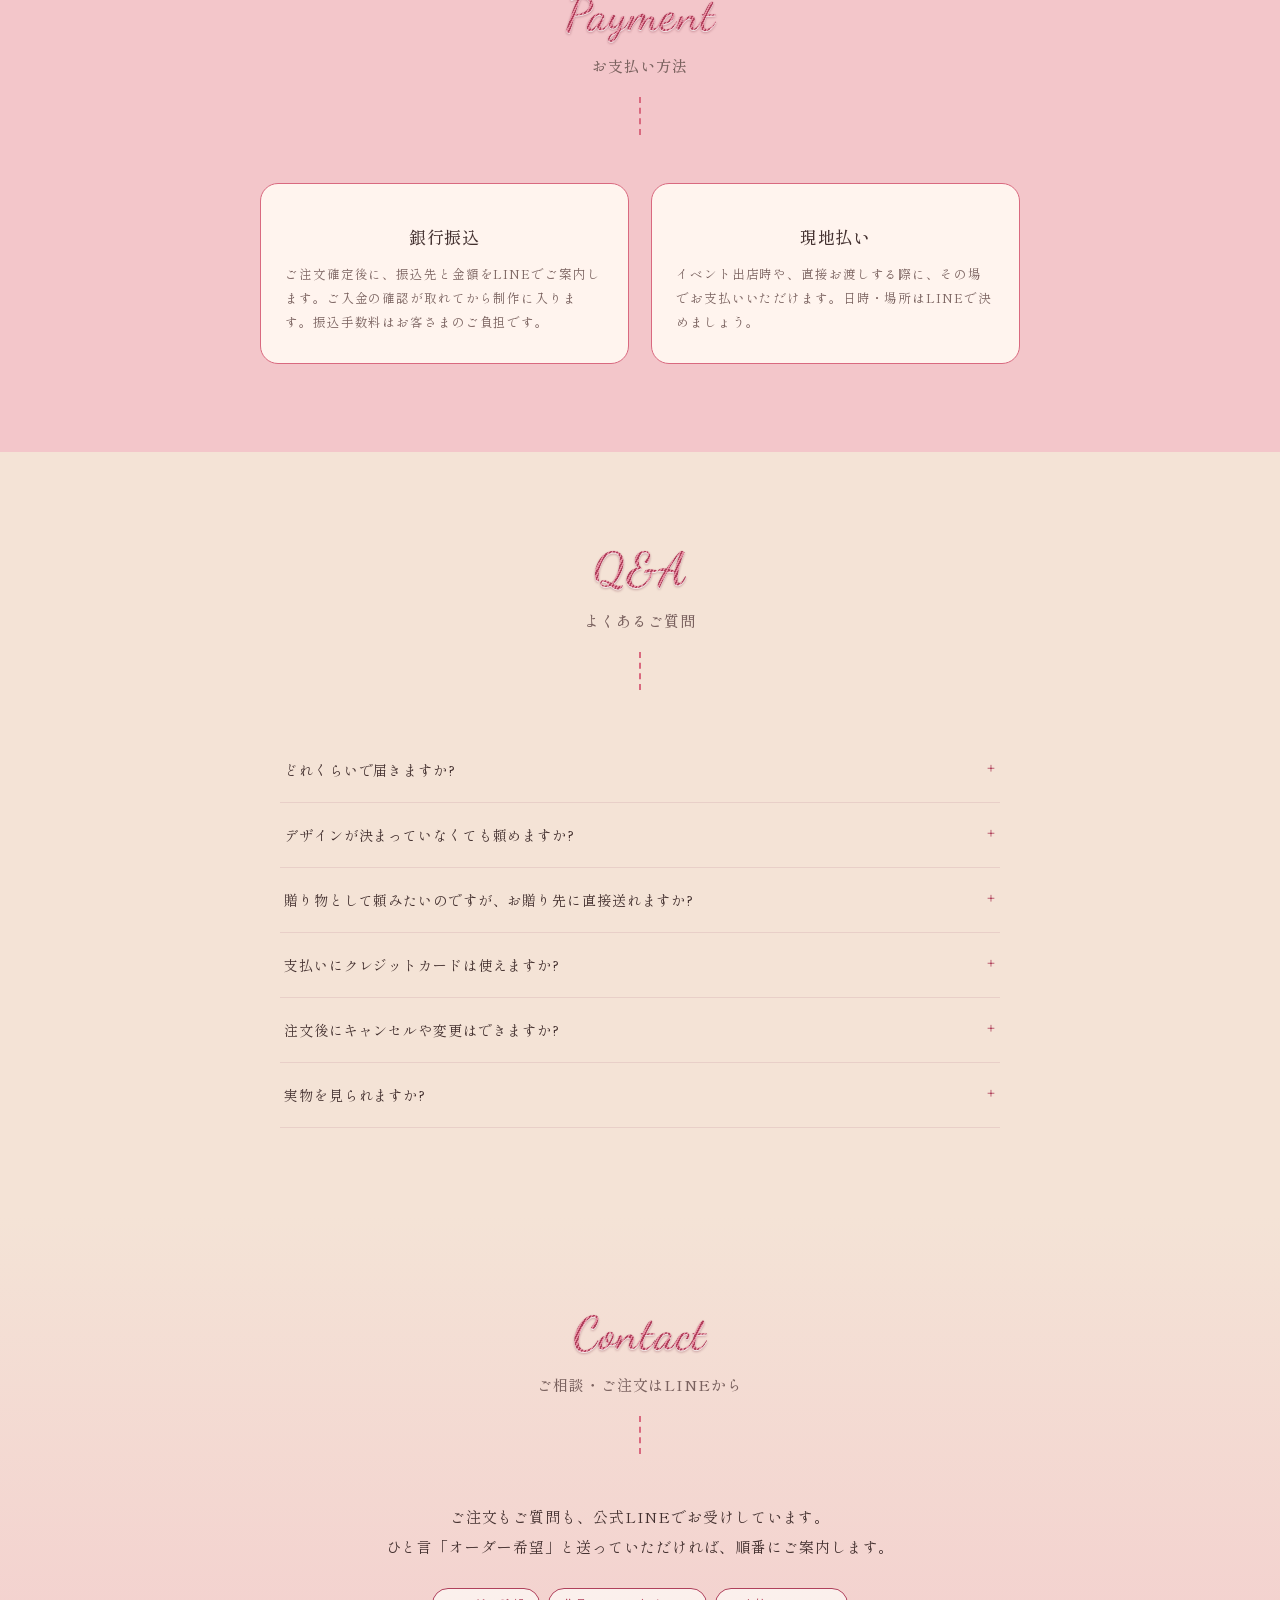
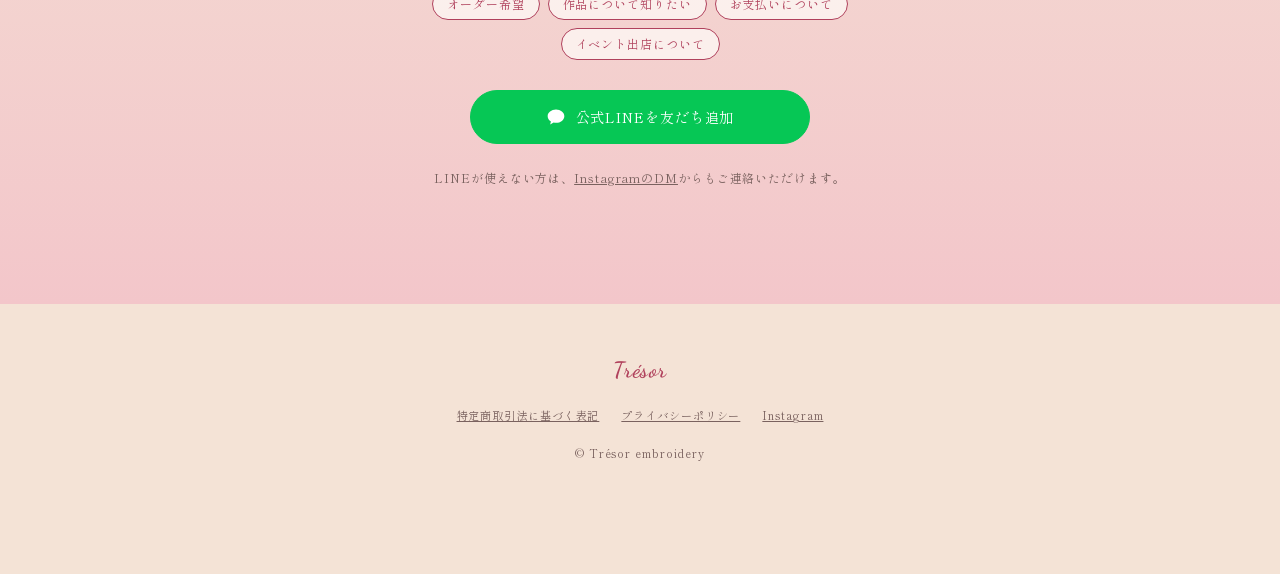
==== commit 9211bd9f: "Buttons uniform, stitch-style headings, atelier slider, generated scene images" ====
--- a/index.html
+++ b/index.html
@@ -12,7 +12,7 @@
 <meta property="og:image" content="images/ogp.jpg">
 <link rel="preconnect" href="https://fonts.googleapis.com">
 <link rel="preconnect" href="https://fonts.gstatic.com" crossorigin>
-<link href="https://fonts.googleapis.com/css2?family=Cormorant+Garamond:wght@400;500&family=Shippori+Mincho:wght@400;500&display=swap" rel="stylesheet">
+<link href="https://fonts.googleapis.com/css2?family=Cormorant+Garamond:wght@400;500&family=Dancing+Script:wght@600&family=Shippori+Mincho:wght@400;500&display=swap" rel="stylesheet">
 <link rel="stylesheet" href="style.css">
 </head>
 <body>
@@ -27,6 +27,7 @@
     <nav id="nav" aria-label="メインメニュー">
       <ul>
         <li><a href="#concept">Concept</a></li>
+        <li><a href="#making">Atelier</a></li>
         <li><a href="#works">Works</a></li>
         <li><a href="#menu">Menu</a></li>
         <li><a href="#flow">Order Flow</a></li>
@@ -54,7 +55,7 @@
 
 <section id="concept" class="concept">
   <div class="wrap">
-    <div class="sec-head rv"><span class="en">Concept</span><h2>Trésor に込めた想い</h2></div>
+    <div class="sec-head rv"><span class="en stitch">Concept</span><h2>Trésor に込めた想い</h2></div>
     <div class="box">
       <div class="rv"><div class="ph ph-a" data-img="images/concept.jpg" data-label="PHOTO"></div></div>
       <div class="rv">
@@ -66,9 +67,26 @@
   </div>
 </section>
 
+<section id="making" class="making">
+  <div class="wrap">
+    <div class="sec-head rv"><span class="en stitch">Atelier</span><h2>制作のようす</h2></div>
+    <div class="slider rv" id="slider">
+      <div class="track" id="track">
+        <figure class="slide"><img src="images/scene-real.jpg" alt="刺繍枠に向かって、手足形の花を刺繍しているところ" loading="lazy"><figcaption>一針ずつ、手で刺繍しています</figcaption></figure>
+        <figure class="slide"><img src="images/scene-stitch.jpg" alt="手足形の花を刺繍している手元のイメージ" loading="lazy"><figcaption>花びらを、糸で重ねていきます<em>イメージ画像</em></figcaption></figure>
+        <figure class="slide"><img src="images/scene-threads.jpg" alt="色とりどりの刺繍糸のイメージ" loading="lazy"><figcaption>お子さまのイメージの色を、糸から選びます<em>イメージ画像</em></figcaption></figure>
+        <figure class="slide"><img src="images/scene-finish.jpg" alt="完成した手足形の花刺繍のイメージ" loading="lazy"><figcaption>世界にひとつの作品が仕上がります<em>イメージ画像</em></figcaption></figure>
+      </div>
+      <button class="sl-btn prev" id="prev" aria-label="前へ">‹</button>
+      <button class="sl-btn next" id="next" aria-label="次へ">›</button>
+      <div class="dots" id="dots"></div>
+    </div>
+  </div>
+</section>
+
 <section id="works">
   <div class="wrap">
-    <div class="sec-head rv"><span class="en">Works</span><h2>作品</h2></div>
+    <div class="sec-head rv"><span class="en stitch">Works</span><h2>作品</h2></div>
     <div class="grid">
       <figure class="work rv"><div class="ph ph-1" data-img="images/work-1.jpg" data-label="WORK 01"></div><h3>手足形の花刺繍</h3><p>ガーベラとスイートピー</p></figure>
       <figure class="work rv"><div class="ph ph-2" data-img="images/work-2.jpg" data-label="WORK 02"></div><h3>手足形の花刺繍</h3><p>ひまわり</p></figure>
@@ -83,11 +101,11 @@
 
 <section id="menu" class="menu">
   <div class="wrap">
-    <div class="sec-head rv"><span class="en">Menu</span><h2>プランとお値段</h2></div>
+    <div class="sec-head rv"><span class="en stitch">Menu</span><h2>プランとお値段</h2></div>
     <div class="cards">
-      <div class="card rv"><span class="en">LACE PLAN</span><h3>レースプラン</h3><div class="price">14,900円<small> 税・送料込</small></div><p>Trésorオリジナルの限定デザイン。一本取りの刺繍糸で、繊細なレースを表現します。シンプルで優しい雰囲気なので、ご自宅の雰囲気に合わせやすいプランです。</p></div>
-      <div class="card rv"><span class="en">BOUQUET PLAN</span><h3>花束プラン</h3><div class="price">19,800円<small> 税・送料込</small></div><p>Eri-s工房認定デザインの花束。<br>A. 春のお花畑(ガーベラが主役・人気No.1)<br>B. 夏の花束(ひまわり。元気いっぱいで夏生まれに人気)<br>C. 感謝と幸福(スズラン。男の子にも人気)</p></div>
-      <div class="card rv"><span class="en">FULL ORDER</span><h3>フルオーダー</h3><div class="price">39,800円<small> 税・送料込</small></div><p>お子さまのイメージカラーや名前の由来、好きなものをお聞きして、世界にひとつのデザインをご提案します。</p></div>
+      <div class="card rv"><span class="en stitch">LACE PLAN</span><h3>レースプラン</h3><div class="price">14,900円<small> 税・送料込</small></div><p>Trésorオリジナルの限定デザイン。一本取りの刺繍糸で、繊細なレースを表現します。シンプルで優しい雰囲気なので、ご自宅の雰囲気に合わせやすいプランです。</p></div>
+      <div class="card rv"><span class="en stitch">BOUQUET PLAN</span><h3>花束プラン</h3><div class="price">19,800円<small> 税・送料込</small></div><p>Eri-s工房認定デザインの花束。<br>A. 春のお花畑(ガーベラが主役・人気No.1)<br>B. 夏の花束(ひまわり。元気いっぱいで夏生まれに人気)<br>C. 感謝と幸福(スズラン。男の子にも人気)</p></div>
+      <div class="card rv"><span class="en stitch">FULL ORDER</span><h3>フルオーダー</h3><div class="price">39,800円<small> 税・送料込</small></div><p>お子さまのイメージカラーや名前の由来、好きなものをお聞きして、世界にひとつのデザインをご提案します。</p></div>
     </div>
     <div class="opt rv">
       <h3 class="en">Option</h3>
@@ -99,7 +117,7 @@
 
 <section id="flow">
   <div class="wrap">
-    <div class="sec-head rv"><span class="en">Order Flow</span><h2>ご注文の流れ</h2></div>
+    <div class="sec-head rv"><span class="en stitch">Order Flow</span><h2>ご注文の流れ</h2></div>
     <ol class="steps">
       <li class="rv"><h3>公式LINEに「オーダー希望」と送る</h3><p>友だち追加のあと、トークで「オーダー希望」とメッセージをお送りください。</p></li>
       <li class="rv"><h3>プランのご相談</h3><p>生年月日・お好きな色・雰囲気などをお聞きして、デザインとお値段をご提案します。お決まりでない場合も大丈夫です。</p></li>
@@ -117,7 +135,7 @@
 
 <section id="pay" class="pay">
   <div class="wrap">
-    <div class="sec-head rv"><span class="en">Payment</span><h2>お支払い方法</h2></div>
+    <div class="sec-head rv"><span class="en stitch">Payment</span><h2>お支払い方法</h2></div>
     <div class="two">
       <div class="card rv"><h3>銀行振込</h3><p>ご注文確定後に、振込先と金額をLINEでご案内します。ご入金の確認が取れてから制作に入ります。振込手数料はお客さまのご負担です。</p></div>
       <div class="card rv"><h3>現地払い</h3><p>イベント出店時や、直接お渡しする際に、その場でお支払いいただけます。日時・場所はLINEで決めましょう。</p></div>
@@ -127,7 +145,7 @@
 
 <section id="faq">
   <div class="wrap">
-    <div class="sec-head rv"><span class="en">Q&amp;A</span><h2>よくあるご質問</h2></div>
+    <div class="sec-head rv"><span class="en stitch">Q&amp;A</span><h2>よくあるご質問</h2></div>
     <div class="faq rv">
       <details><summary>どれくらいで届きますか?</summary><p>現在は、ご注文からお渡しまで約1年お待ちいただいています。お急ぎの場合は、まずLINEでご相談ください。</p></details>
       <details><summary>デザインが決まっていなくても頼めますか?</summary><p>大丈夫です。生年月日やお好きな色、雰囲気をお聞きして、プランをご提案します。</p></details>
@@ -141,7 +159,7 @@
 
 <section id="contact" class="contact">
   <div class="wrap">
-    <div class="sec-head rv"><span class="en">Contact</span><h2>ご相談・ご注文はLINEから</h2></div>
+    <div class="sec-head rv"><span class="en stitch">Contact</span><h2>ご相談・ご注文はLINEから</h2></div>
     <div class="box rv">
       <p>ご注文もご質問も、公式LINEでお受けしています。<br>ひと言「オーダー希望」と送っていただければ、順番にご案内します。</p>
       <ul class="chips"><li>オーダー希望</li><li>作品について知りたい</li><li>お支払いについて</li><li>イベント出店について</li></ul>
--- a/style.css
+++ b/style.css
@@ -20,17 +20,21 @@
 img{max-width:100%;display:block}
 a{color:inherit}
 .en{font-family:var(--en);letter-spacing:.18em}
+/* 刺繍の文字: 作品の名入れに近い筆記体 + 糸の目(斜めの縫い目)と糸の立体感 */
+.stitch{font-family:"Dancing Script","Cormorant Garamond",cursive;font-weight:600;letter-spacing:.03em;
+  background:repeating-linear-gradient(118deg,#b0415c 0 1.5px,#e58a9e 1.5px 3px);-webkit-background-clip:text;background-clip:text;-webkit-text-fill-color:transparent;color:transparent;
+  filter:drop-shadow(0 1px 0 rgba(255,255,255,.7)) drop-shadow(0 1.5px 1.2px rgba(110,25,50,.35))}
 .wrap{width:min(1040px,100% - 40px);margin:0 auto}
 section{padding:88px 0}
 .sec-head{text-align:center;margin-bottom:48px}
-.sec-head .en{display:block;font-size:36px;color:var(--rose-d);line-height:1.2;font-weight:500}
+.sec-head .en{display:block;font-size:46px;line-height:1.3}
 .sec-head h2{font-size:15px;font-weight:500;color:var(--ink-soft);margin-top:6px}
-.sec-head::after{content:"";display:block;width:1px;height:36px;background:var(--rose);margin:18px auto 0}
+.sec-head::after{content:"";display:block;width:0;height:38px;border-left:2px dashed var(--rose);margin:16px auto 0}
 
 /* header */
 header{position:fixed;inset:0 0 auto 0;z-index:50;background:rgba(255,244,238,.9);backdrop-filter:blur(8px);border-bottom:1px solid rgba(230,217,210,.7)}
 header .in{display:flex;align-items:center;justify-content:space-between;height:60px;width:min(1040px,100% - 32px);margin:0 auto}
-.logo{font-family:var(--en);font-size:24px;letter-spacing:.2em;text-decoration:none}
+.logo{font-family:"Dancing Script",var(--en);font-weight:600;font-size:28px;letter-spacing:.04em;text-decoration:none;color:var(--rose-d)}
 .logo small{display:block;font-family:var(--serif);font-size:9px;letter-spacing:.3em;color:var(--ink-soft);margin-top:-4px}
 nav ul{display:flex;gap:26px;list-style:none;font-size:12px}
 nav a{text-decoration:none;padding:6px 0;border-bottom:1px solid transparent}
@@ -43,7 +47,7 @@
 .menu-btn[aria-expanded=true] span::after{top:0;transform:rotate(-45deg)}
 
 /* buttons */
-.btn{display:inline-flex;align-items:center;justify-content:center;gap:10px;min-height:52px;padding:0 34px;border-radius:999px;text-decoration:none;font-size:14px;transition:.3s;border:1px solid var(--ink);font-family:var(--serif)}
+.btn{display:flex;align-items:center;justify-content:center;gap:10px;width:min(100%,340px);height:54px;padding:0 20px;border-radius:999px;text-decoration:none;font-size:14px;transition:.3s;border:1px solid var(--ink);font-family:var(--serif);margin-left:auto;margin-right:auto;white-space:nowrap}
 .btn-line{background:var(--line-green);border-color:var(--line-green);color:#fff}
 .btn-line:hover{filter:brightness(.94);transform:translateY(-1px)}
 .btn-ghost{border-color:var(--rose-d);color:var(--rose-d)}
@@ -60,6 +64,20 @@
 .hero .cta{display:flex;flex-direction:column;gap:14px;align-items:center}
 .note{font-size:11px;color:#fff}
 
+/* slider */
+.making{background:var(--cream)}
+.slider{position:relative;max-width:860px;margin:0 auto}
+.track{display:flex;overflow-x:auto;scroll-snap-type:x mandatory;scroll-behavior:smooth;gap:16px;scrollbar-width:none;border-radius:18px}
+.track::-webkit-scrollbar{display:none}
+.slide{flex:0 0 100%;scroll-snap-align:center;position:relative;margin:0;border-radius:18px;overflow:hidden;background:var(--blush)}
+.slide img,.slide video{width:100%;aspect-ratio:3/2;object-fit:cover;display:block}
+.slide figcaption{position:absolute;left:0;right:0;bottom:0;padding:34px 20px 16px;color:#fff;font-size:13px;background:linear-gradient(180deg,transparent,rgba(70,20,35,.62));display:flex;justify-content:space-between;gap:10px;align-items:flex-end}
+.slide figcaption em{font-style:normal;font-size:10px;border:1px solid rgba(255,255,255,.8);border-radius:999px;padding:0 10px;white-space:nowrap}
+.sl-btn{position:absolute;top:calc(50% - 22px);width:44px;height:44px;border-radius:50%;border:0;background:rgba(255,250,245,.9);color:var(--rose-d);font-size:26px;line-height:1;cursor:pointer;box-shadow:0 2px 10px rgba(80,20,40,.25)}
+.sl-btn.prev{left:12px}.sl-btn.next{right:12px}
+.dots{display:flex;gap:8px;justify-content:center;margin-top:16px}
+.dots i{width:8px;height:8px;border-radius:50%;background:var(--line);transition:.3s;cursor:pointer}
+.dots i.on{background:var(--rose);transform:scale(1.3)}
 /* concept */
 .concept{background:var(--paper)}
 .concept .box{display:grid;grid-template-columns:1fr 1fr;gap:56px;align-items:center}
@@ -89,7 +107,7 @@
 .menu{background:var(--blush)}
 .cards{display:grid;grid-template-columns:repeat(3,1fr);gap:22px}
 .card{background:var(--paper);border:1px solid var(--rose);border-radius:18px;padding:30px 24px;text-align:center}
-.card .en{font-size:14px;color:var(--rose-d)}
+.card .en{font-size:24px}
 .card h3{font-weight:500;font-size:17px;margin:6px 0 12px}
 .card .price{font-size:20px;margin:10px 0}
 .card .price small{font-size:11px;color:var(--ink-soft)}
@@ -98,7 +116,7 @@
 .menu .foot{text-align:center;margin-top:28px;font-size:12px;color:var(--ink-soft)}
 
 .opt{max-width:560px;margin:34px auto 0;background:var(--paper);border:1px solid var(--rose);border-radius:18px;padding:24px 28px}
-.opt h3{text-align:center;color:var(--rose-d);font-size:18px;font-weight:500;margin-bottom:8px}
+.opt h3{text-align:center;font-size:30px;font-weight:600;margin-bottom:8px}
 .opt ul{list-style:none}.opt li{display:flex;justify-content:space-between;gap:16px;padding:10px 0;border-bottom:1px dashed var(--line);font-size:13px}
 .opt li:last-child{border:0}
 /* flow */
@@ -141,7 +159,7 @@
 
 /* sticky line */
 .sticky{position:fixed;left:0;right:0;bottom:0;z-index:60;padding:10px 16px calc(10px + env(safe-area-inset-bottom));display:none;background:linear-gradient(180deg,rgba(250,246,241,0),rgba(250,246,241,.95) 40%)}
-.sticky .btn{width:100%;min-height:50px;box-shadow:0 6px 18px rgba(6,199,85,.28)}
+.sticky .btn{width:min(100%,340px);height:54px;box-shadow:0 6px 18px rgba(6,199,85,.28)}
 
 /* reveal */
 .rv{opacity:0;transform:translateY(18px);transition:opacity .9s ease,transform .9s ease}
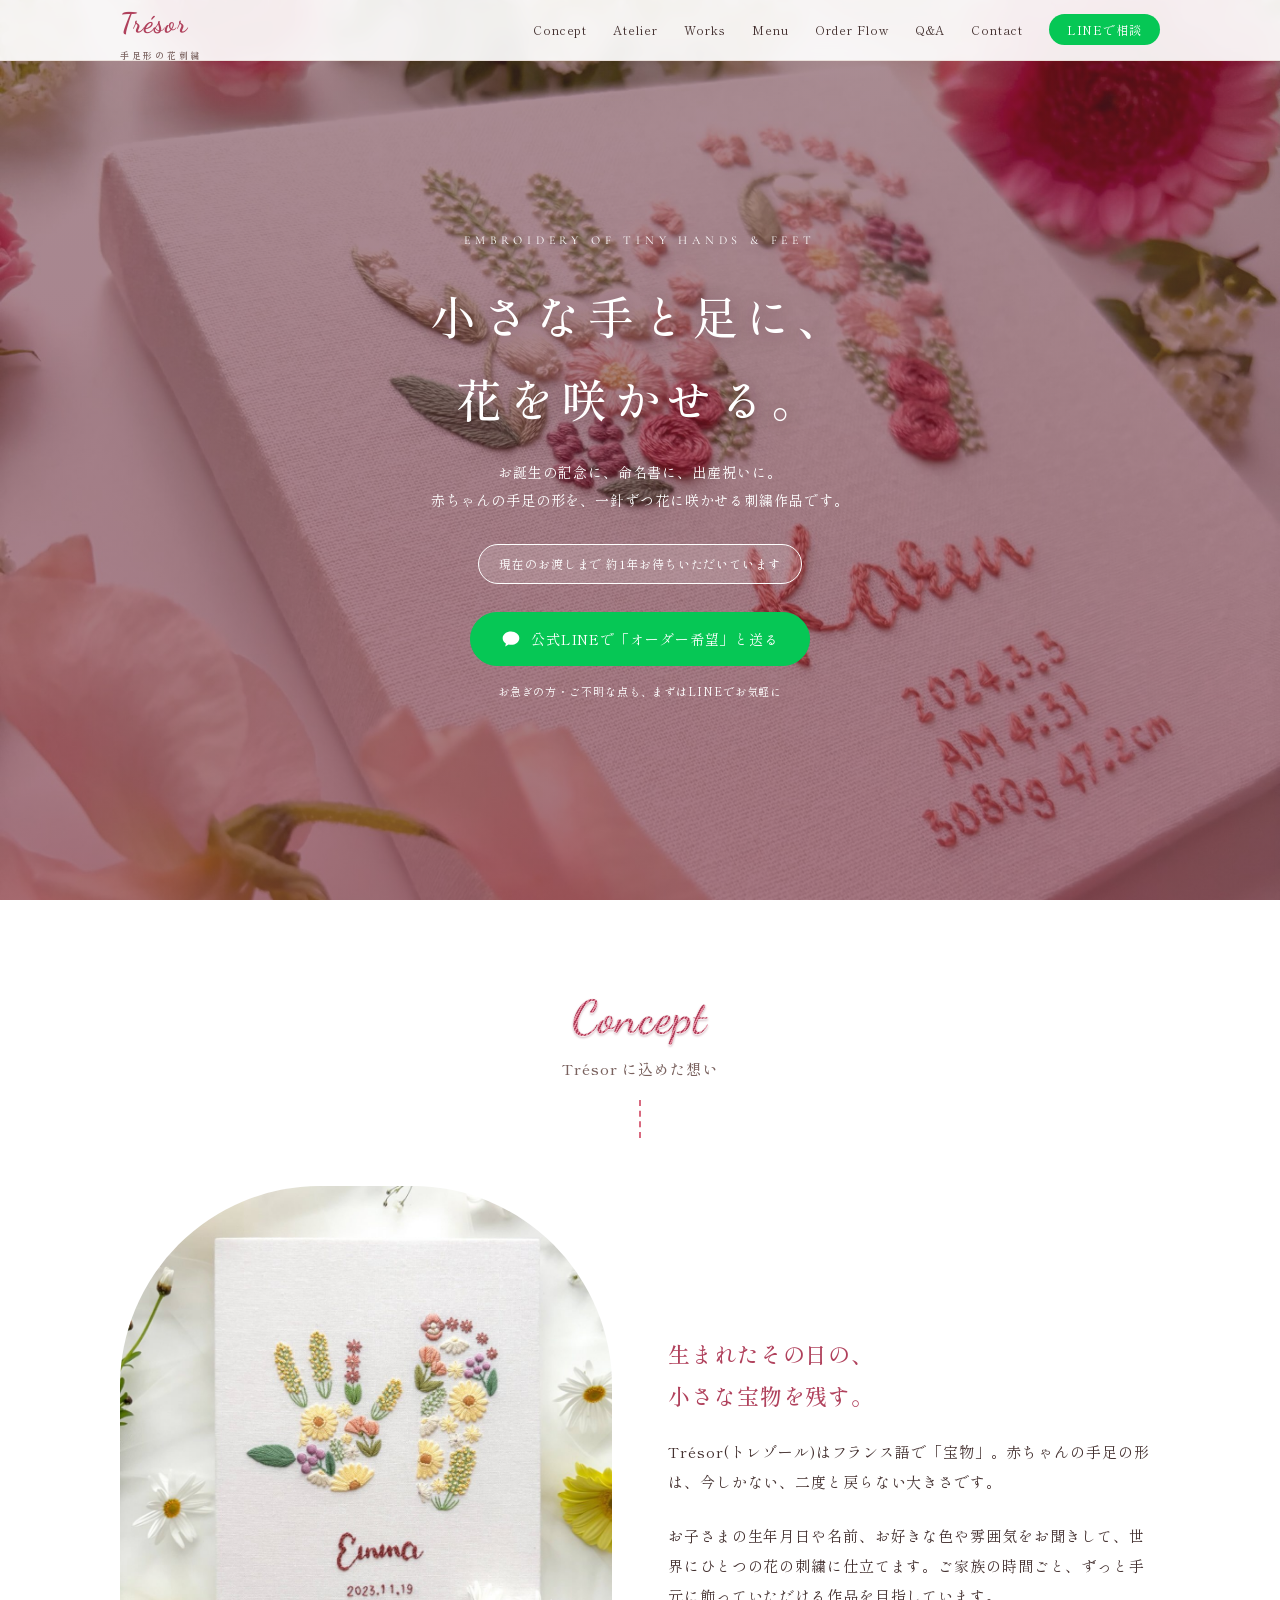
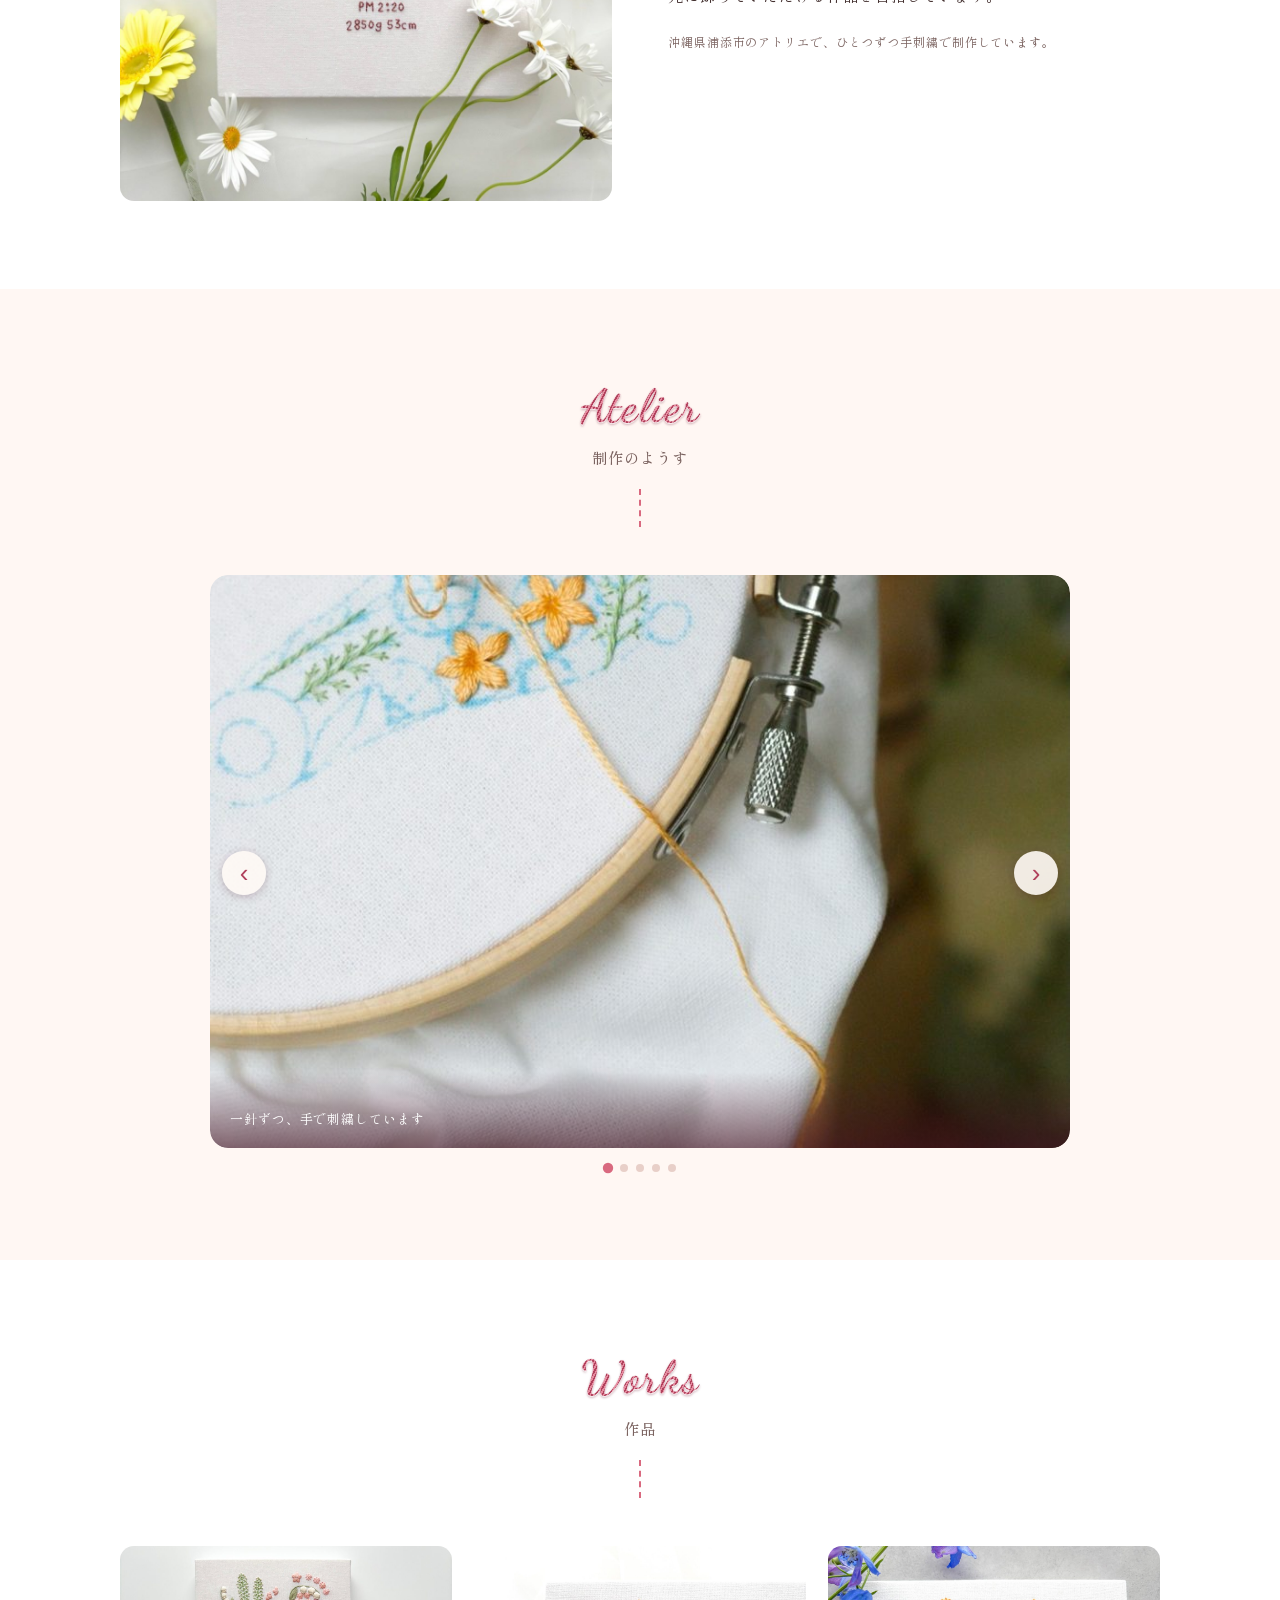
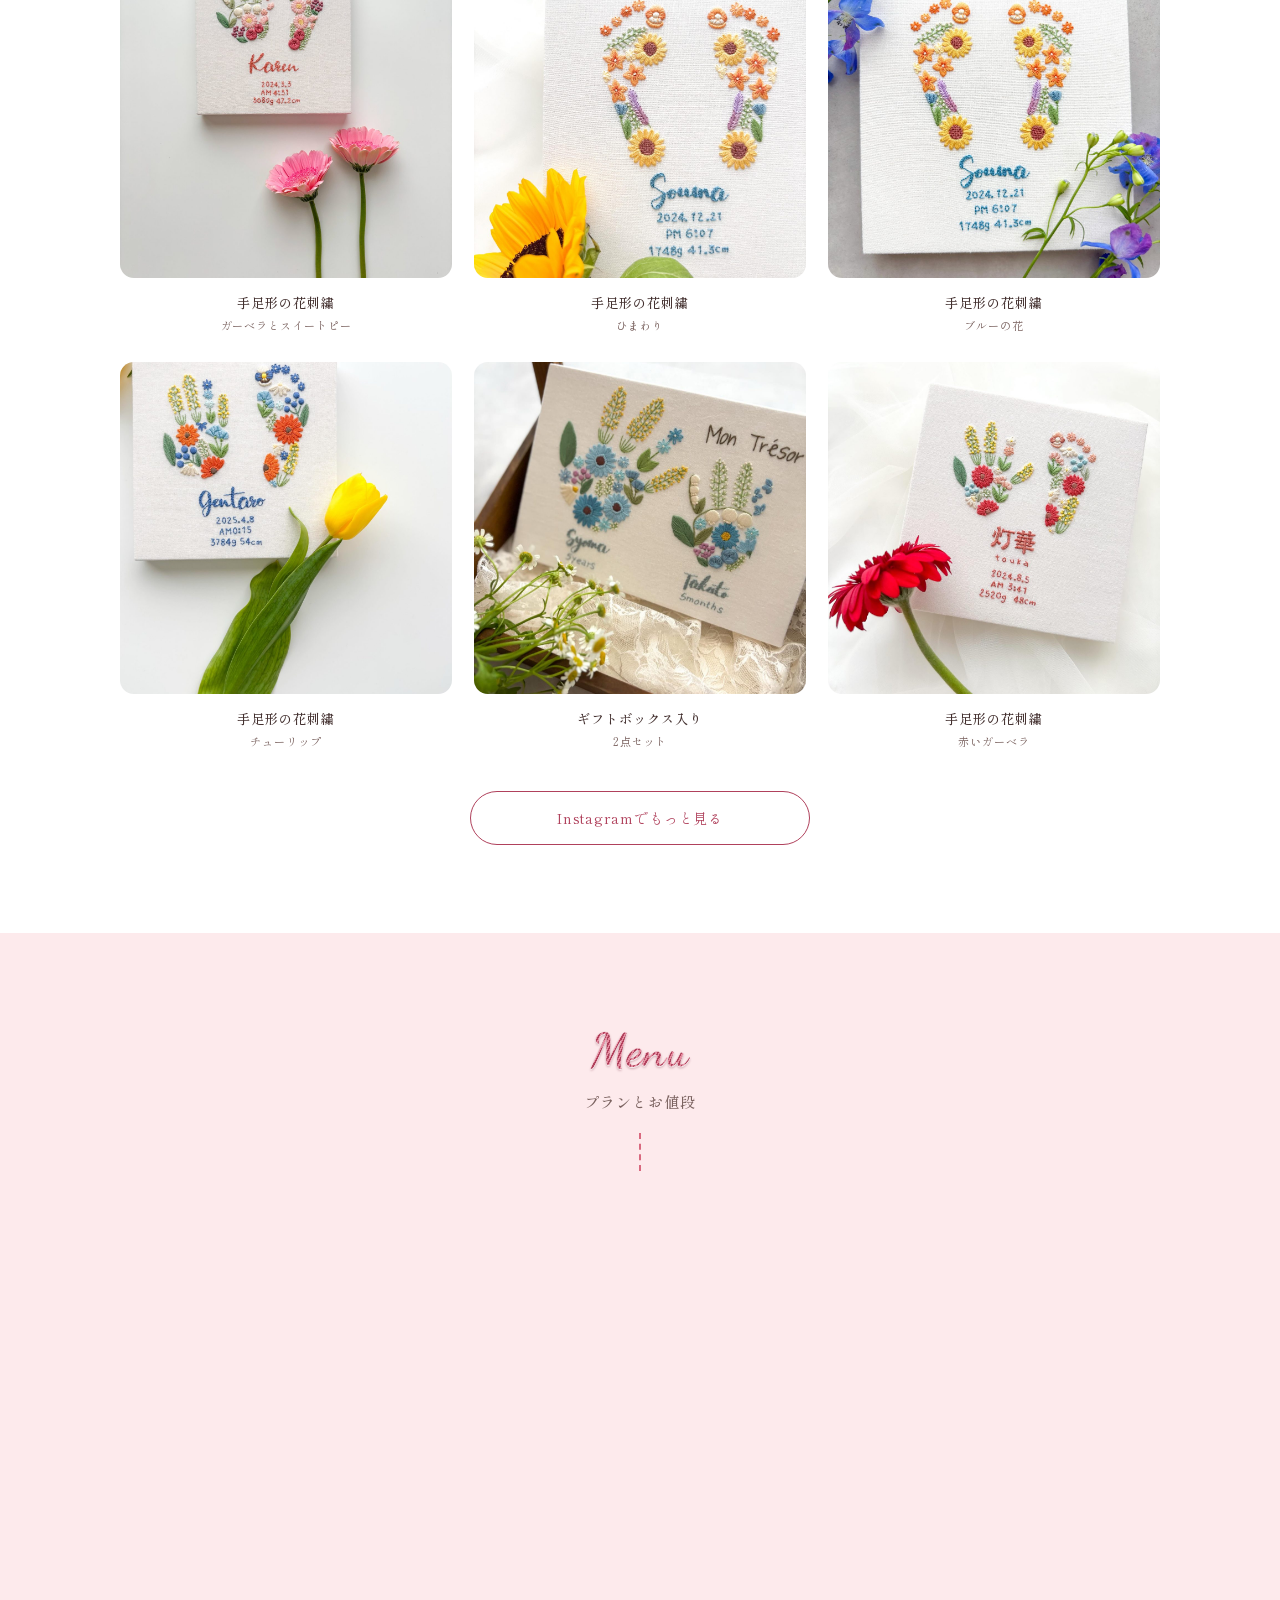
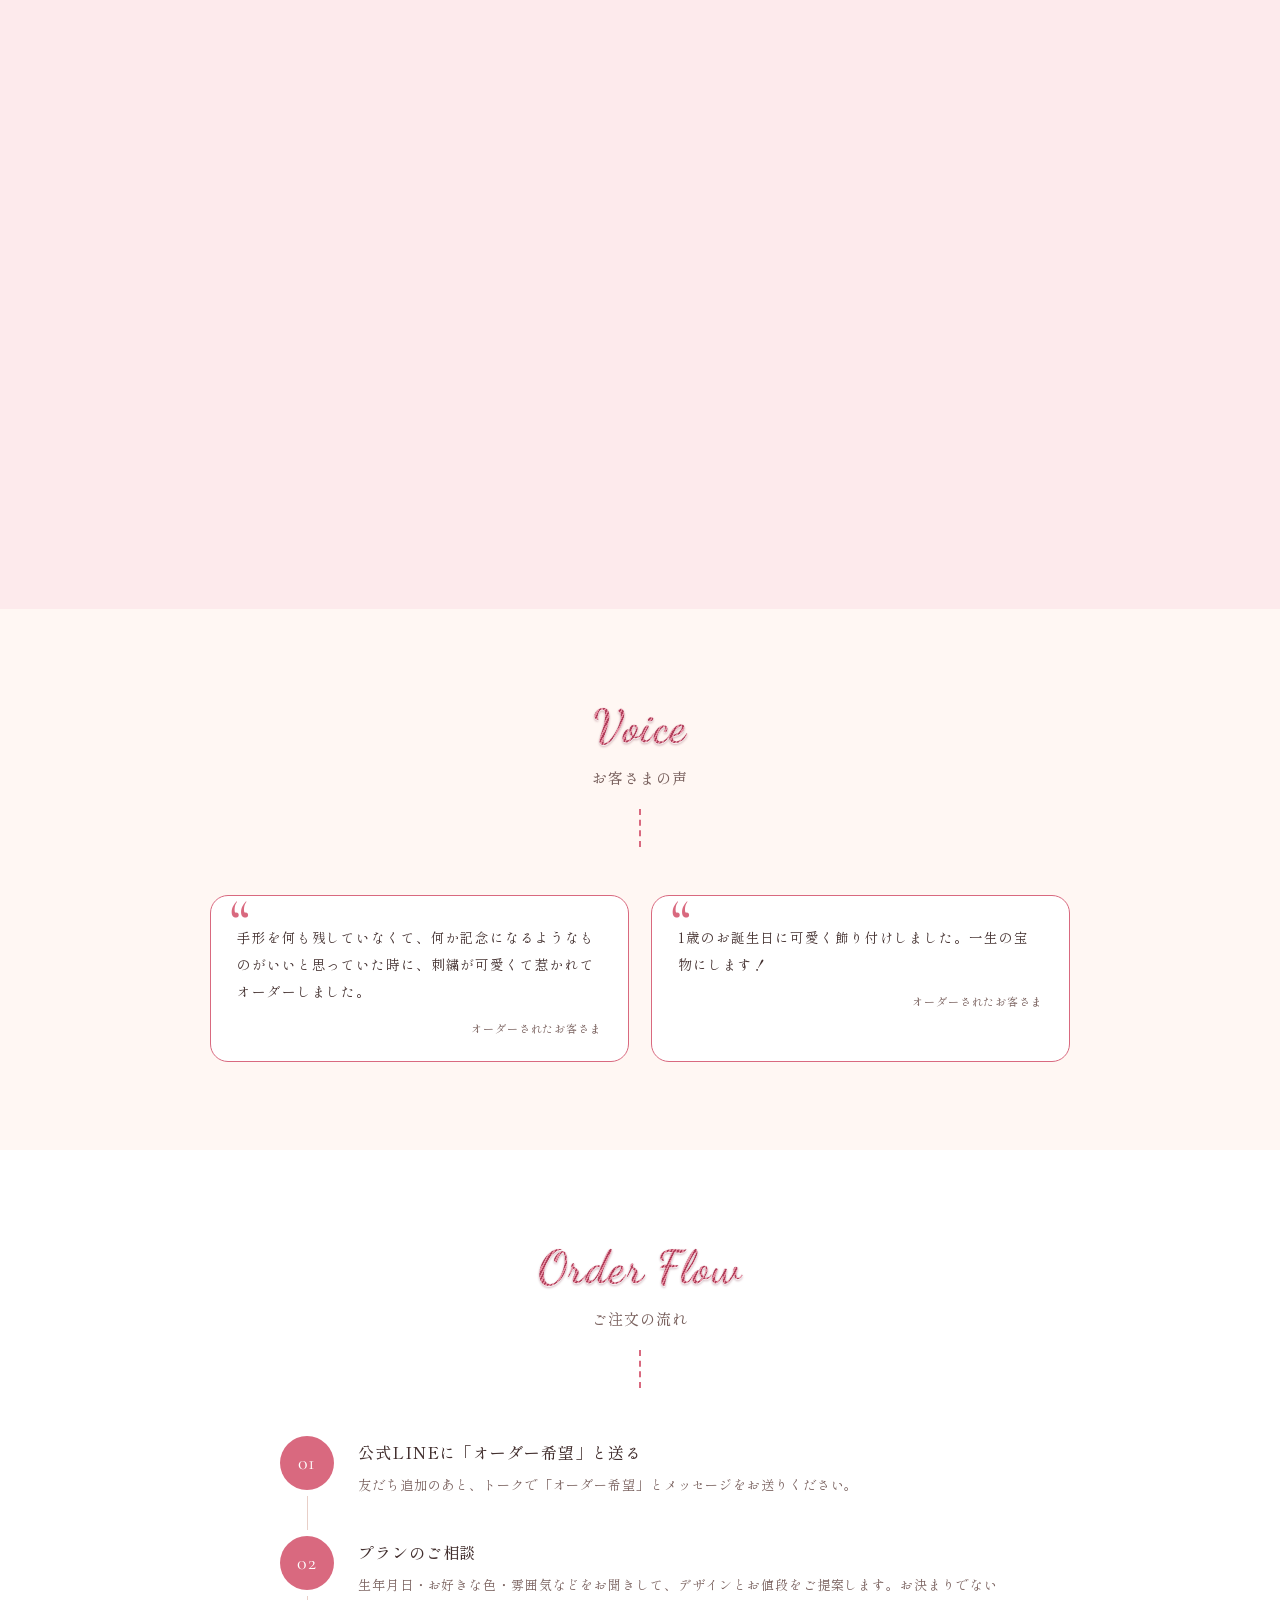
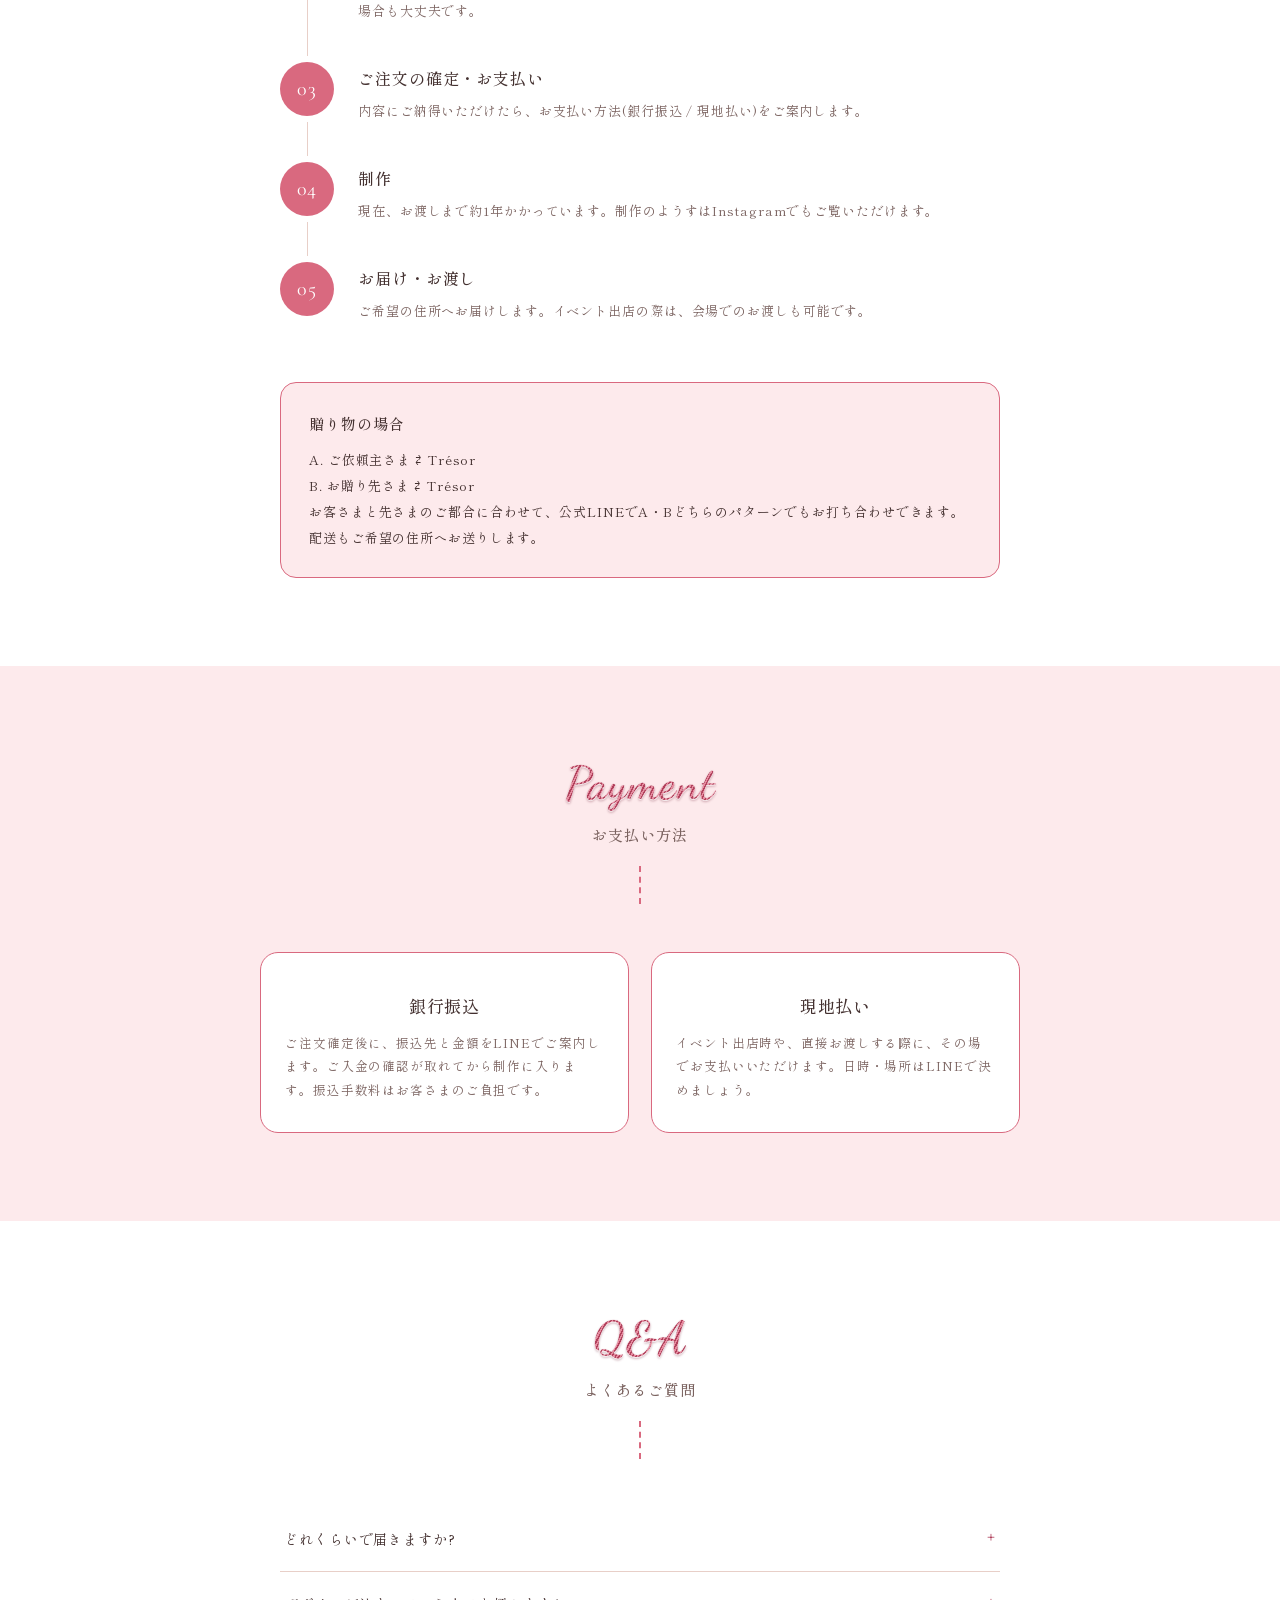
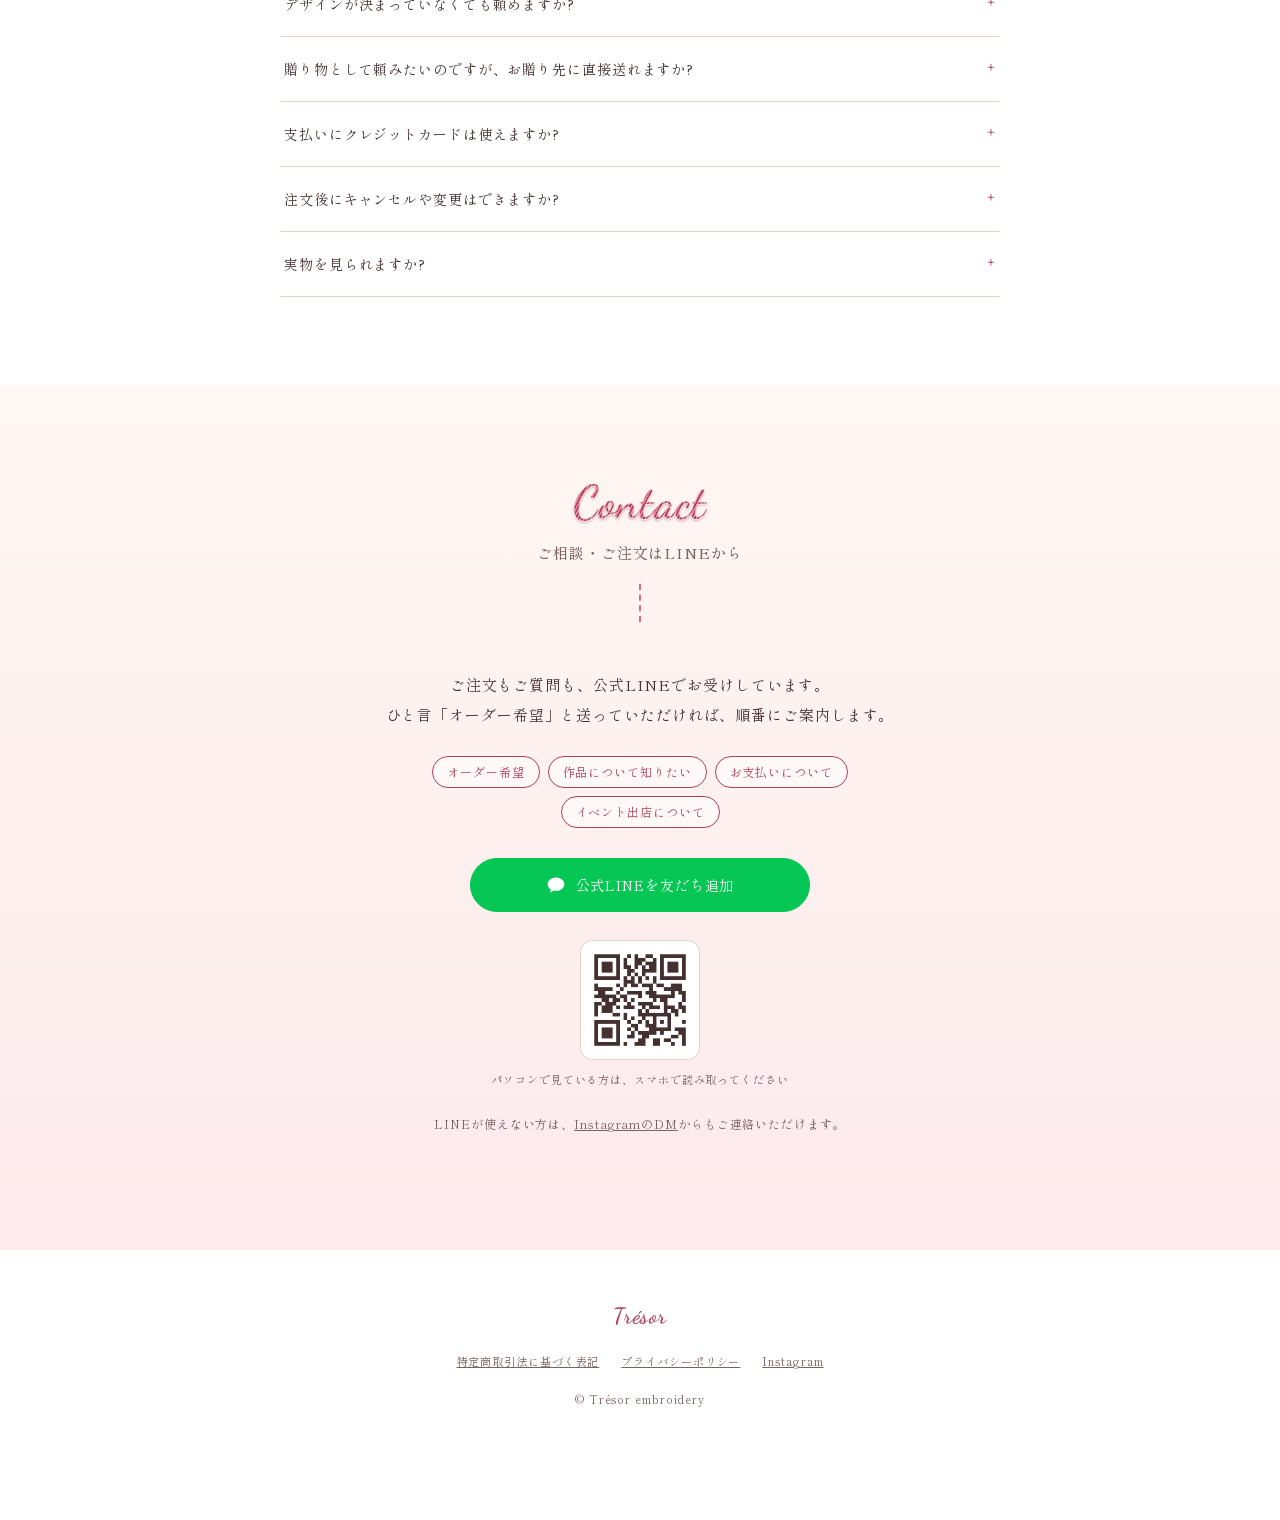
==== commit 89df4e5b: "White base, real photos in slider, voice, plan thumbs, QR, lightbox, a11y/SEO" ====
--- a/index.html
+++ b/index.html
@@ -13,9 +13,13 @@
 <link rel="preconnect" href="https://fonts.googleapis.com">
 <link rel="preconnect" href="https://fonts.gstatic.com" crossorigin>
 <link href="https://fonts.googleapis.com/css2?family=Cormorant+Garamond:wght@400;500&family=Dancing+Script:wght@600&family=Shippori+Mincho:wght@400;500&display=swap" rel="stylesheet">
+<link rel="icon" href="favicon.svg" type="image/svg+xml">
+<link rel="preload" as="image" href="images/hero.jpg">
 <link rel="stylesheet" href="style.css">
+<script type="application/ld+json">{"@context":"https://schema.org","@type":"Store","name":"Trésor(トレゾール)","description":"手足形の花刺繍。お誕生記念・命名書・出産祝いのオーダー刺繍。","image":"images/ogp.jpg","address":{"@type":"PostalAddress","addressRegion":"沖縄県","addressLocality":"浦添市"},"sameAs":["https://www.instagram.com/shiho.tresor_embroidery"],"priceRange":"14,900円〜39,800円"}</script>
 </head>
 <body>
+<a class="skip" href="#top">本文へ移動</a>
 
 <svg width="0" height="0" style="position:absolute" aria-hidden="true">
   <symbol id="line" viewBox="0 0 24 24"><path d="M12 3C6.5 3 2 6.6 2 11c0 2.6 1.5 4.9 3.9 6.4L5 21l4.2-2.3c.9.2 1.8.3 2.8.3 5.5 0 10-3.6 10-8S17.5 3 12 3z"/></symbol>
@@ -33,6 +37,7 @@
         <li><a href="#flow">Order Flow</a></li>
         <li><a href="#faq">Q&amp;A</a></li>
         <li><a href="#contact">Contact</a></li>
+        <li class="nav-cta"><a href="https://lin.ee/dMKztzk" target="_blank" rel="noopener" data-cta="nav">LINEで相談</a></li>
       </ul>
     </nav>
     <button class="menu-btn" id="mbtn" aria-label="メニューを開く" aria-expanded="false"><span></span></button>
@@ -62,6 +67,7 @@
         <h3>生まれたその日の、<br>小さな宝物を残す。</h3>
         <p>Trésor(トレゾール)はフランス語で「宝物」。赤ちゃんの手足の形は、今しかない、二度と戻らない大きさです。</p>
         <p>お子さまの生年月日や名前、お好きな色や雰囲気をお聞きして、世界にひとつの花の刺繍に仕立てます。ご家族の時間ごと、ずっと手元に飾っていただける作品を目指しています。</p>
+        <p class="small">沖縄県浦添市のアトリエで、ひとつずつ手刺繍で制作しています。</p>
       </div>
     </div>
   </div>
@@ -73,9 +79,10 @@
     <div class="slider rv" id="slider">
       <div class="track" id="track">
         <figure class="slide"><img src="images/scene-real.jpg" alt="刺繍枠に向かって、手足形の花を刺繍しているところ" loading="lazy"><figcaption>一針ずつ、手で刺繍しています</figcaption></figure>
-        <figure class="slide"><img src="images/scene-stitch.jpg" alt="手足形の花を刺繍している手元のイメージ" loading="lazy"><figcaption>花びらを、糸で重ねていきます<em>イメージ画像</em></figcaption></figure>
-        <figure class="slide"><img src="images/scene-threads.jpg" alt="色とりどりの刺繍糸のイメージ" loading="lazy"><figcaption>お子さまのイメージの色を、糸から選びます<em>イメージ画像</em></figcaption></figure>
-        <figure class="slide"><img src="images/scene-finish.jpg" alt="完成した手足形の花刺繍のイメージ" loading="lazy"><figcaption>世界にひとつの作品が仕上がります<em>イメージ画像</em></figcaption></figure>
+        <figure class="slide"><img src="images/atelier-2.jpg" alt="手形と足形を花で仕立てた刺繍のアップ" loading="lazy"><figcaption>小さな手足を、花に仕立てます</figcaption></figure>
+        <figure class="slide"><img src="images/atelier-3.jpg" alt="ギフトボックスに入った2点の刺繍作品" loading="lazy"><figcaption>ギフトボックスに入れてお届けします</figcaption></figure>
+        <figure class="slide"><img src="images/atelier-5.jpg" alt="巾着に入れた刺繍作品と赤いガーベラ" loading="lazy"><figcaption>巾着つきのお渡しもできます</figcaption></figure>
+        <figure class="slide"><img src="images/atelier-4.jpg" alt="Trésorのイベント出店ブース" loading="lazy"><figcaption>イベント出店で、実物をご覧いただけます</figcaption></figure>
       </div>
       <button class="sl-btn prev" id="prev" aria-label="前へ">‹</button>
       <button class="sl-btn next" id="next" aria-label="次へ">›</button>
@@ -88,12 +95,12 @@
   <div class="wrap">
     <div class="sec-head rv"><span class="en stitch">Works</span><h2>作品</h2></div>
     <div class="grid">
-      <figure class="work rv"><div class="ph ph-1" data-img="images/work-1.jpg" data-label="WORK 01"></div><h3>手足形の花刺繍</h3><p>ガーベラとスイートピー</p></figure>
-      <figure class="work rv"><div class="ph ph-2" data-img="images/work-2.jpg" data-label="WORK 02"></div><h3>手足形の花刺繍</h3><p>ひまわり</p></figure>
-      <figure class="work rv"><div class="ph ph-3" data-img="images/work-3.jpg" data-label="WORK 03"></div><h3>手足形の花刺繍</h3><p>ブルーの花</p></figure>
-      <figure class="work rv"><div class="ph ph-4" data-img="images/work-4.jpg" data-label="WORK 04"></div><h3>手足形の花刺繍</h3><p>チューリップ</p></figure>
-      <figure class="work rv"><div class="ph ph-5" data-img="images/work-5.jpg" data-label="WORK 05"></div><h3>ギフトボックス入り</h3><p>2点セット</p></figure>
-      <figure class="work rv"><div class="ph ph-6" data-img="images/work-6.jpg" data-label="WORK 06"></div><h3>手足形の花刺繍</h3><p>赤いガーベラ</p></figure>
+      <figure class="work rv"><div class="ph ph-1" data-img="images/work-1.jpg" data-full="images/work-1.jpg" tabindex="0" role="button" aria-label="作品1を大きく見る" data-label="WORK 01"></div><h3>手足形の花刺繍</h3><p>ガーベラとスイートピー</p></figure>
+      <figure class="work rv"><div class="ph ph-2" data-img="images/work-2.jpg" data-full="images/work-2.jpg" tabindex="0" role="button" aria-label="作品2を大きく見る" data-label="WORK 02"></div><h3>手足形の花刺繍</h3><p>ひまわり</p></figure>
+      <figure class="work rv"><div class="ph ph-3" data-img="images/work-3.jpg" data-full="images/work-3.jpg" tabindex="0" role="button" aria-label="作品3を大きく見る" data-label="WORK 03"></div><h3>手足形の花刺繍</h3><p>ブルーの花</p></figure>
+      <figure class="work rv"><div class="ph ph-4" data-img="images/work-4.jpg" data-full="images/work-4.jpg" tabindex="0" role="button" aria-label="作品4を大きく見る" data-label="WORK 04"></div><h3>手足形の花刺繍</h3><p>チューリップ</p></figure>
+      <figure class="work rv"><div class="ph ph-5" data-img="images/work-5.jpg" data-full="images/work-5.jpg" tabindex="0" role="button" aria-label="作品5を大きく見る" data-label="WORK 05"></div><h3>ギフトボックス入り</h3><p>2点セット</p></figure>
+      <figure class="work rv"><div class="ph ph-6" data-img="images/work-6.jpg" data-full="images/work-6.jpg" tabindex="0" role="button" aria-label="作品6を大きく見る" data-label="WORK 06"></div><h3>手足形の花刺繍</h3><p>赤いガーベラ</p></figure>
     </div>
     <div class="more rv"><a class="btn btn-ghost" href="https://www.instagram.com/shiho.tresor_embroidery" target="_blank" rel="noopener">Instagramでもっと見る</a></div>
   </div>
@@ -103,15 +110,25 @@
   <div class="wrap">
     <div class="sec-head rv"><span class="en stitch">Menu</span><h2>プランとお値段</h2></div>
     <div class="cards">
-      <div class="card rv"><span class="en stitch">LACE PLAN</span><h3>レースプラン</h3><div class="price">14,900円<small> 税・送料込</small></div><p>Trésorオリジナルの限定デザイン。一本取りの刺繍糸で、繊細なレースを表現します。シンプルで優しい雰囲気なので、ご自宅の雰囲気に合わせやすいプランです。</p></div>
-      <div class="card rv"><span class="en stitch">BOUQUET PLAN</span><h3>花束プラン</h3><div class="price">19,800円<small> 税・送料込</small></div><p>Eri-s工房認定デザインの花束。<br>A. 春のお花畑(ガーベラが主役・人気No.1)<br>B. 夏の花束(ひまわり。元気いっぱいで夏生まれに人気)<br>C. 感謝と幸福(スズラン。男の子にも人気)</p></div>
-      <div class="card rv"><span class="en stitch">FULL ORDER</span><h3>フルオーダー</h3><div class="price">39,800円<small> 税・送料込</small></div><p>お子さまのイメージカラーや名前の由来、好きなものをお聞きして、世界にひとつのデザインをご提案します。</p></div>
+      <div class="card rv"><div class="thumb" style="background-image:url(images/plan-lace.jpg)" role="img" aria-label="レースプランの作品"></div><span class="en stitch">LACE PLAN</span><h3>レースプラン</h3><div class="price">14,900円<small> 税・送料込</small></div><p>Trésorオリジナルの限定デザイン。一本取りの刺繍糸で、繊細なレースを表現します。シンプルで優しい雰囲気なので、ご自宅の雰囲気に合わせやすいプランです。</p></div>
+      <div class="card rv"><div class="thumb" style="background-image:url(images/work-1.jpg)" role="img" aria-label="花束プランの作品"></div><span class="en stitch">BOUQUET PLAN</span><h3>花束プラン</h3><div class="price">19,800円<small> 税・送料込</small></div><p>Eri-s工房認定デザインの花束。<br>A. 春のお花畑(ガーベラが主役・人気No.1)<br>B. 夏の花束(ひまわり。元気いっぱいで夏生まれに人気)<br>C. 感謝と幸福(スズラン。男の子にも人気)</p></div>
+      <div class="card rv"><div class="thumb" style="background-image:url(images/plan-full.jpg)" role="img" aria-label="フルオーダーの作品"></div><span class="en stitch">FULL ORDER</span><h3>フルオーダー</h3><div class="price">39,800円<small> 税・送料込</small></div><p>お子さまのイメージカラーや名前の由来、好きなものをお聞きして、世界にひとつのデザインをご提案します。</p></div>
     </div>
     <div class="opt rv">
       <h3 class="en">Option</h3>
       <ul><li><span>刺繍糸の色変更</span><span>+1,000円</span></li><li><span>メッセージ追加</span><span>+1,000円</span></li><li><span>2歳以降のお子さま(1歳ごとに)</span><span>+2,000円</span></li></ul>
     </div>
     <p class="foot rv">※ 価格は「手と足」または「両足」の場合です。税・送料込みで、予告なく変更となる場合があります。詳しくは公式LINEでご案内します。</p>
+  </div>
+</section>
+
+<section id="voice" class="voice">
+  <div class="wrap">
+    <div class="sec-head rv"><span class="en stitch">Voice</span><h2>お客さまの声</h2></div>
+    <div class="voices">
+      <blockquote class="rv"><p>手形を何も残していなくて、何か記念になるようなものがいいと思っていた時に、刺繍が可愛くて惹かれてオーダーしました。</p><cite>オーダーされたお客さま</cite></blockquote>
+      <blockquote class="rv"><p>1歳のお誕生日に可愛く飾り付けしました。一生の宝物にします！</p><cite>オーダーされたお客さま</cite></blockquote>
+    </div>
   </div>
 </section>
 
@@ -164,6 +181,7 @@
       <p>ご注文もご質問も、公式LINEでお受けしています。<br>ひと言「オーダー希望」と送っていただければ、順番にご案内します。</p>
       <ul class="chips"><li>オーダー希望</li><li>作品について知りたい</li><li>お支払いについて</li><li>イベント出店について</li></ul>
       <a class="btn btn-line" href="https://lin.ee/dMKztzk" target="_blank" rel="noopener" data-cta="contact"><svg><use href="#line"/></svg>公式LINEを友だち追加</a>
+      <div class="qr"><img src="images/line-qr.png" alt="公式LINEのQRコード" width="120" height="120" loading="lazy"><p>パソコンで見ている方は、スマホで読み取ってください</p></div>
       <p class="sub-links" style="margin-top:22px">LINEが使えない方は、<a href="https://www.instagram.com/shiho.tresor_embroidery" target="_blank" rel="noopener">InstagramのDM</a>からもご連絡いただけます。</p>
     </div>
   </div>
--- a/style.css
+++ b/style.css
@@ -1,8 +1,8 @@
 :root{
   /* Instagramの作品写真から拾った色 */
-  --cream:#f4e3d6;      /* 生成り・レース */
-  --paper:#fff4ee;
-  --blush:#f3c6ca;      /* スイートピーのピンク(面) */
+  --cream:#fff7f3;      /* 生成り・レース */
+  --paper:#ffffff;
+  --blush:#fdeaec;      /* スイートピーのピンク(面) */
   --rose:#d9697f;       /* ガーベラのローズ(メイン) */
   --rose-d:#b0415c;     /* 濃いローズ(文字・強調) */
   --sun:#eeb23a;        /* ひまわりの黄(ワンポイント) */
@@ -16,7 +16,7 @@
 *{box-sizing:border-box;margin:0;padding:0}
 html{scroll-behavior:smooth}
 html,body{overflow-x:hidden}
-body{background:var(--cream);color:var(--ink);font-family:var(--serif);line-height:2;font-size:15px;letter-spacing:.06em;-webkit-text-size-adjust:100%}
+body{background:#fff;color:var(--ink);font-family:var(--serif);line-height:2;font-size:15px;letter-spacing:.06em;-webkit-text-size-adjust:100%}
 img{max-width:100%;display:block}
 a{color:inherit}
 .en{font-family:var(--en);letter-spacing:.18em}
@@ -32,7 +32,7 @@
 .sec-head::after{content:"";display:block;width:0;height:38px;border-left:2px dashed var(--rose);margin:16px auto 0}
 
 /* header */
-header{position:fixed;inset:0 0 auto 0;z-index:50;background:rgba(255,244,238,.9);backdrop-filter:blur(8px);border-bottom:1px solid rgba(230,217,210,.7)}
+header{position:fixed;inset:0 0 auto 0;z-index:50;background:rgba(255,255,255,.92);backdrop-filter:blur(8px);border-bottom:1px solid rgba(230,217,210,.7)}
 header .in{display:flex;align-items:center;justify-content:space-between;height:60px;width:min(1040px,100% - 32px);margin:0 auto}
 .logo{font-family:"Dancing Script",var(--en);font-weight:600;font-size:28px;letter-spacing:.04em;text-decoration:none;color:var(--rose-d)}
 .logo small{display:block;font-family:var(--serif);font-size:9px;letter-spacing:.3em;color:var(--ink-soft);margin-top:-4px}
@@ -79,7 +79,7 @@
 .dots i{width:8px;height:8px;border-radius:50%;background:var(--line);transition:.3s;cursor:pointer}
 .dots i.on{background:var(--rose);transform:scale(1.3)}
 /* concept */
-.concept{background:var(--paper)}
+.concept{background:#fff}
 .concept .box{display:grid;grid-template-columns:1fr 1fr;gap:56px;align-items:center}
 .concept p+p{margin-top:1.6em}
 .concept h3{color:var(--rose-d);font-weight:500;font-size:22px;line-height:1.9;margin-bottom:20px}
@@ -190,3 +190,25 @@
   .hero .lead br{display:none}
   
 }
+
+/* --- v3 --- */
+.skip{position:absolute;left:-999px;top:8px;background:#fff;padding:8px 14px;z-index:100;border-radius:8px}.skip:focus{left:8px}
+:focus-visible{outline:2px solid var(--rose-d);outline-offset:3px}
+.nav-cta a{background:var(--line-green);color:#fff;padding:7px 18px!important;border-radius:999px;border:0!important}
+.nav-cta a:hover{filter:brightness(.94)}
+.thumb{aspect-ratio:4/3;border-radius:12px;background-size:cover;background-position:center;margin-bottom:16px;background-color:var(--blush)}
+.concept .small{font-size:12px;color:var(--ink-soft)}
+.work .ph{cursor:zoom-in;transition:transform .5s}
+.work .ph:hover{transform:scale(1.02)}
+.voice{background:var(--cream)}
+.voices{display:grid;grid-template-columns:1fr 1fr;gap:22px;max-width:860px;margin:0 auto}
+blockquote{background:#fff;border:1px solid var(--rose);border-radius:18px;padding:28px 26px 22px;position:relative;font-size:13.5px;line-height:2}
+blockquote::before{content:"“";position:absolute;top:-6px;left:18px;font-family:var(--en);font-size:64px;color:var(--rose);line-height:1}
+blockquote cite{display:block;margin-top:12px;font-style:normal;font-size:11px;color:var(--ink-soft);text-align:right}
+.qr{margin:28px auto 0;text-align:center}
+.qr img{margin:0 auto;border:1px solid var(--line);padding:6px;border-radius:12px;background:#fff}
+.qr p{font-size:11px;color:var(--ink-soft);margin:8px 0 0}
+.lb{position:fixed;inset:0;z-index:200;background:rgba(40,15,25,.82);display:flex;align-items:center;justify-content:center;padding:20px;cursor:zoom-out}
+.lb img{max-width:min(92vw,900px);max-height:88vh;border-radius:12px;box-shadow:0 10px 40px rgba(0,0,0,.4)}
+@media (min-width:761px){.qr{display:block}}
+@media (max-width:760px){.qr{display:none}.voices{grid-template-columns:1fr}.nav-cta a{display:inline-block;margin-top:12px;border-bottom:0!important}}
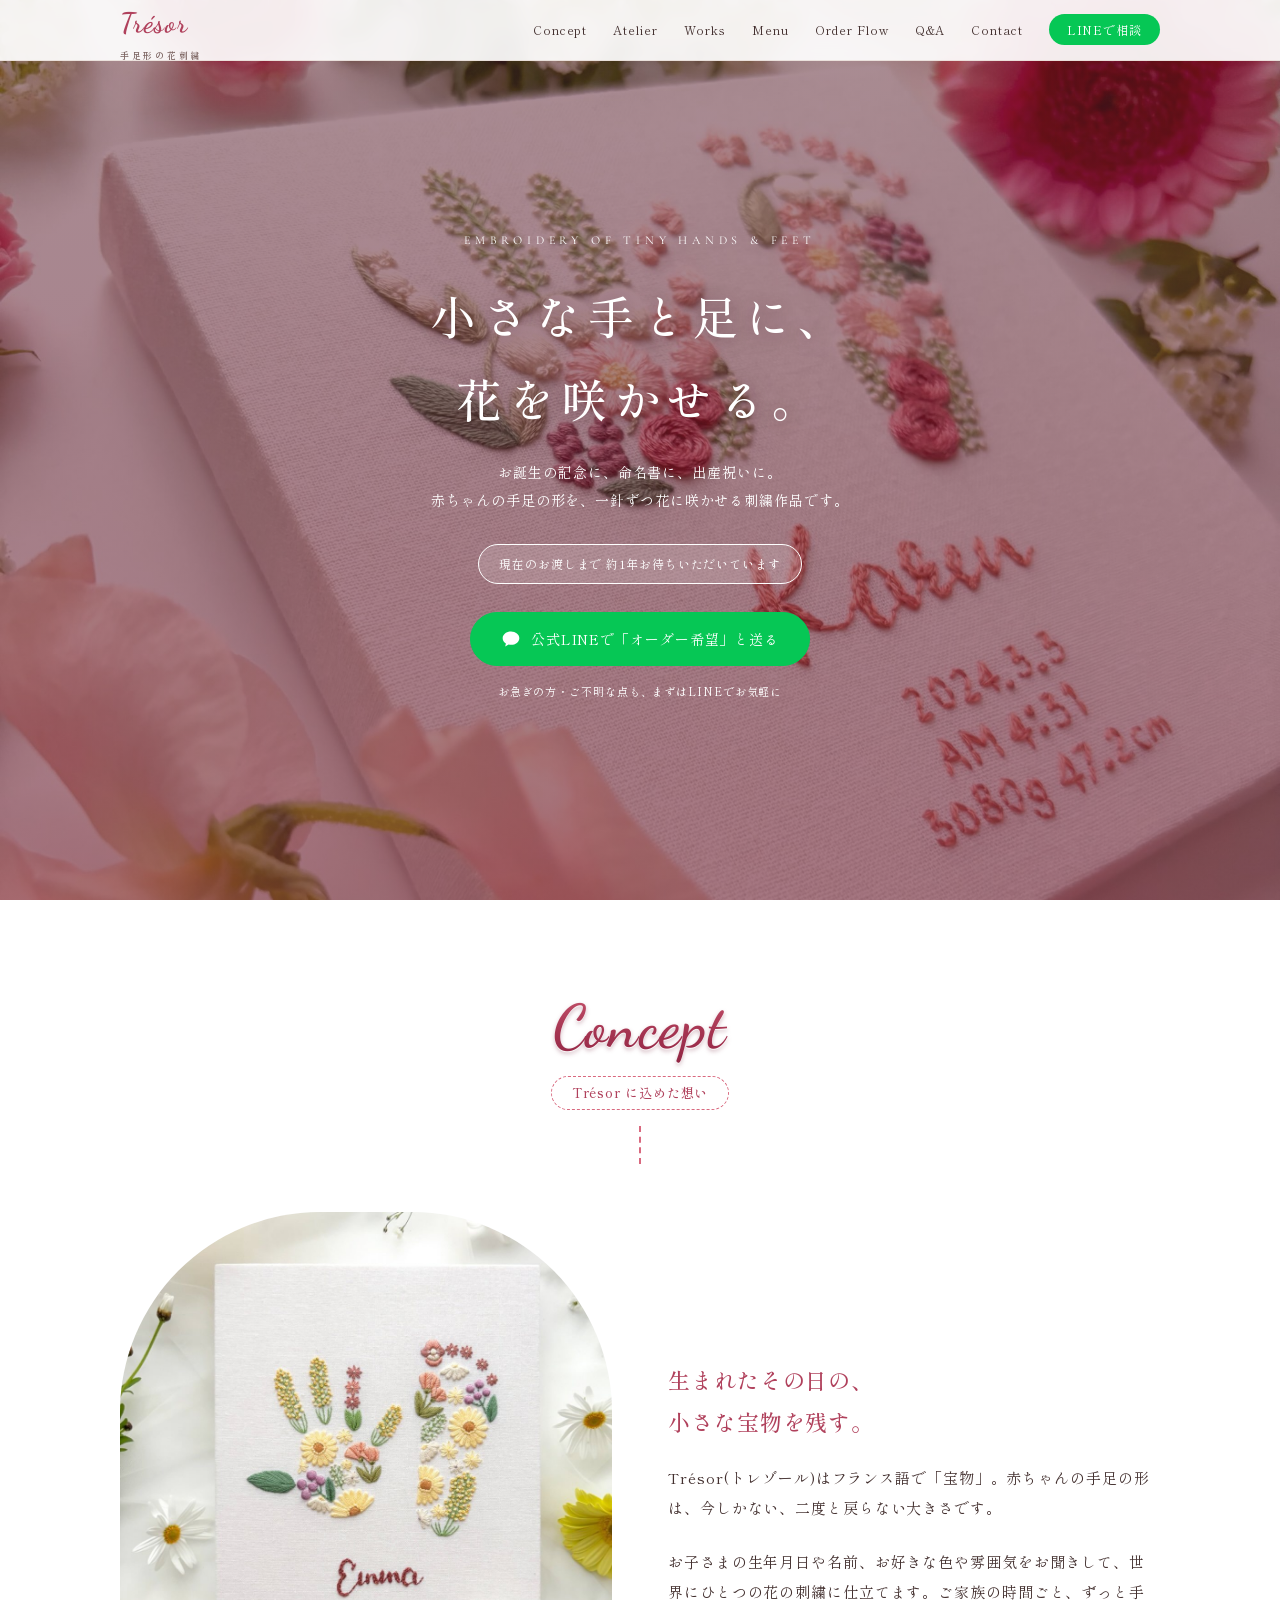
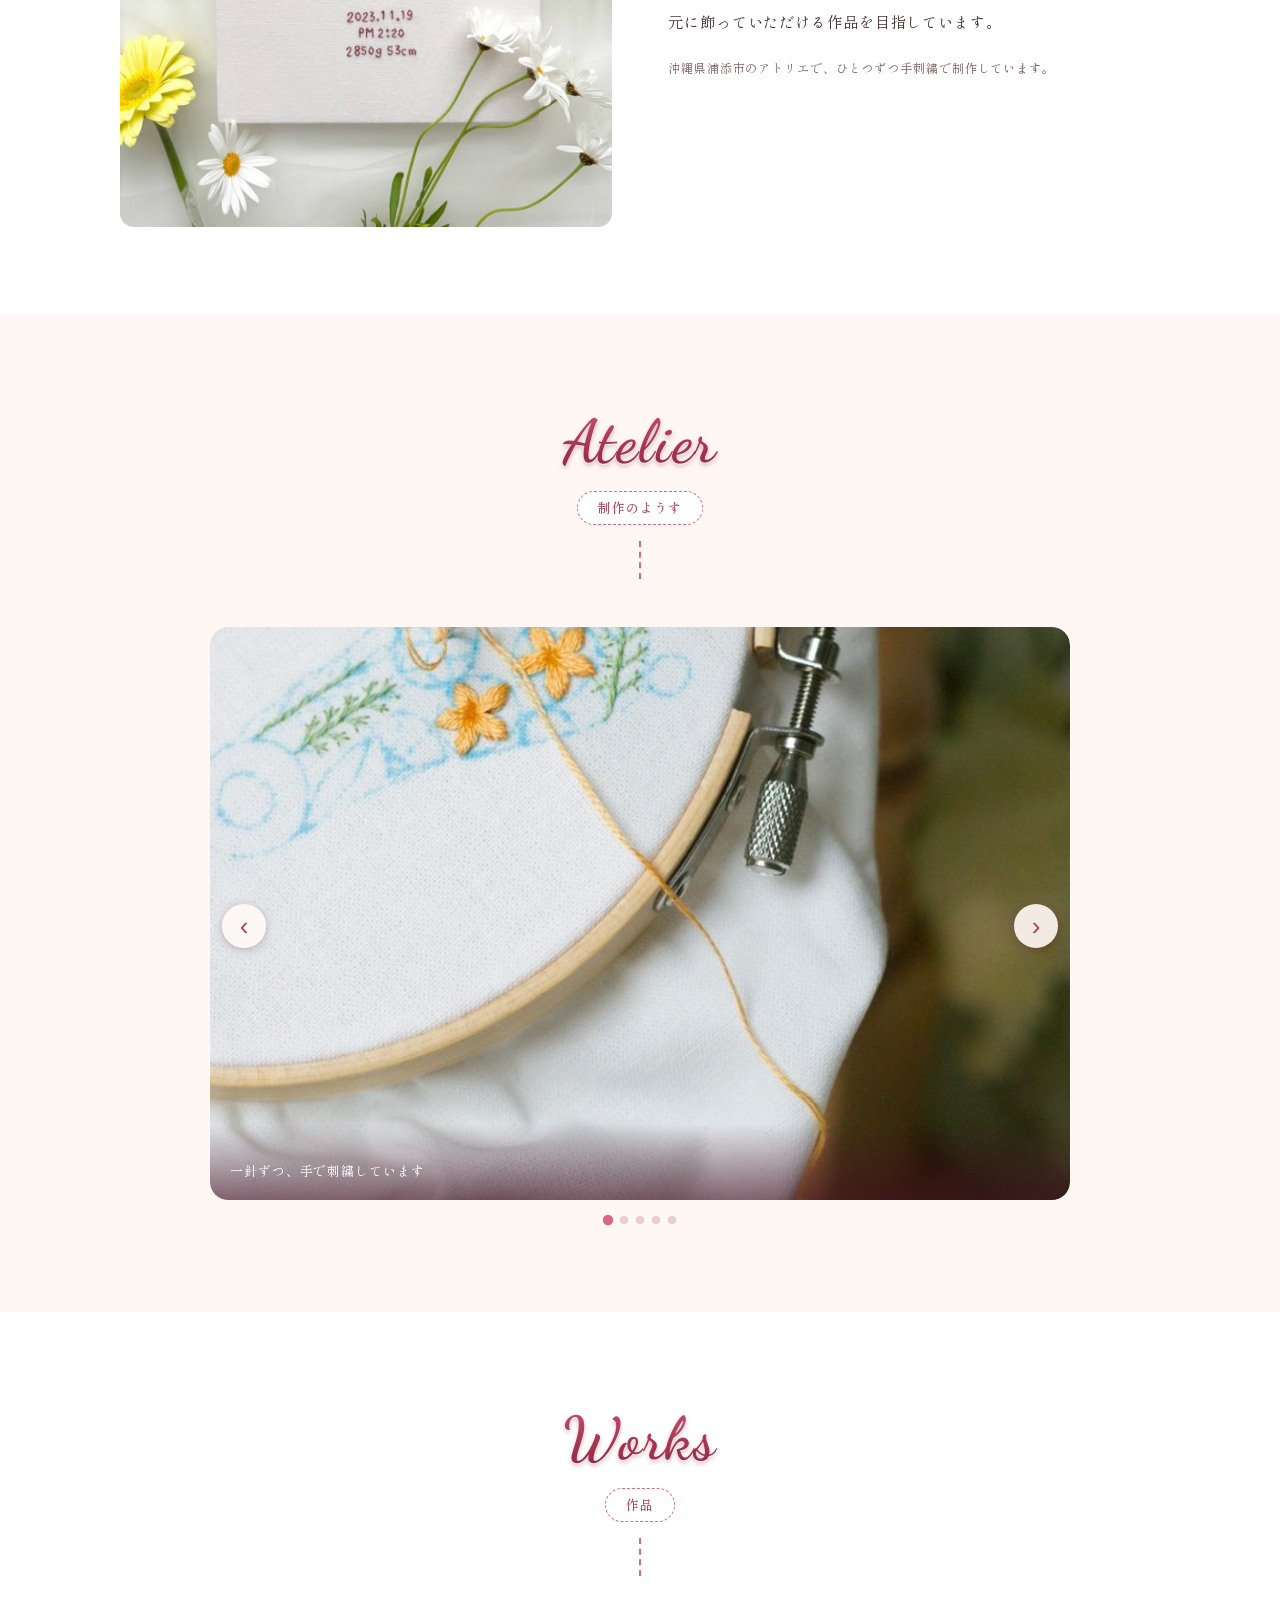
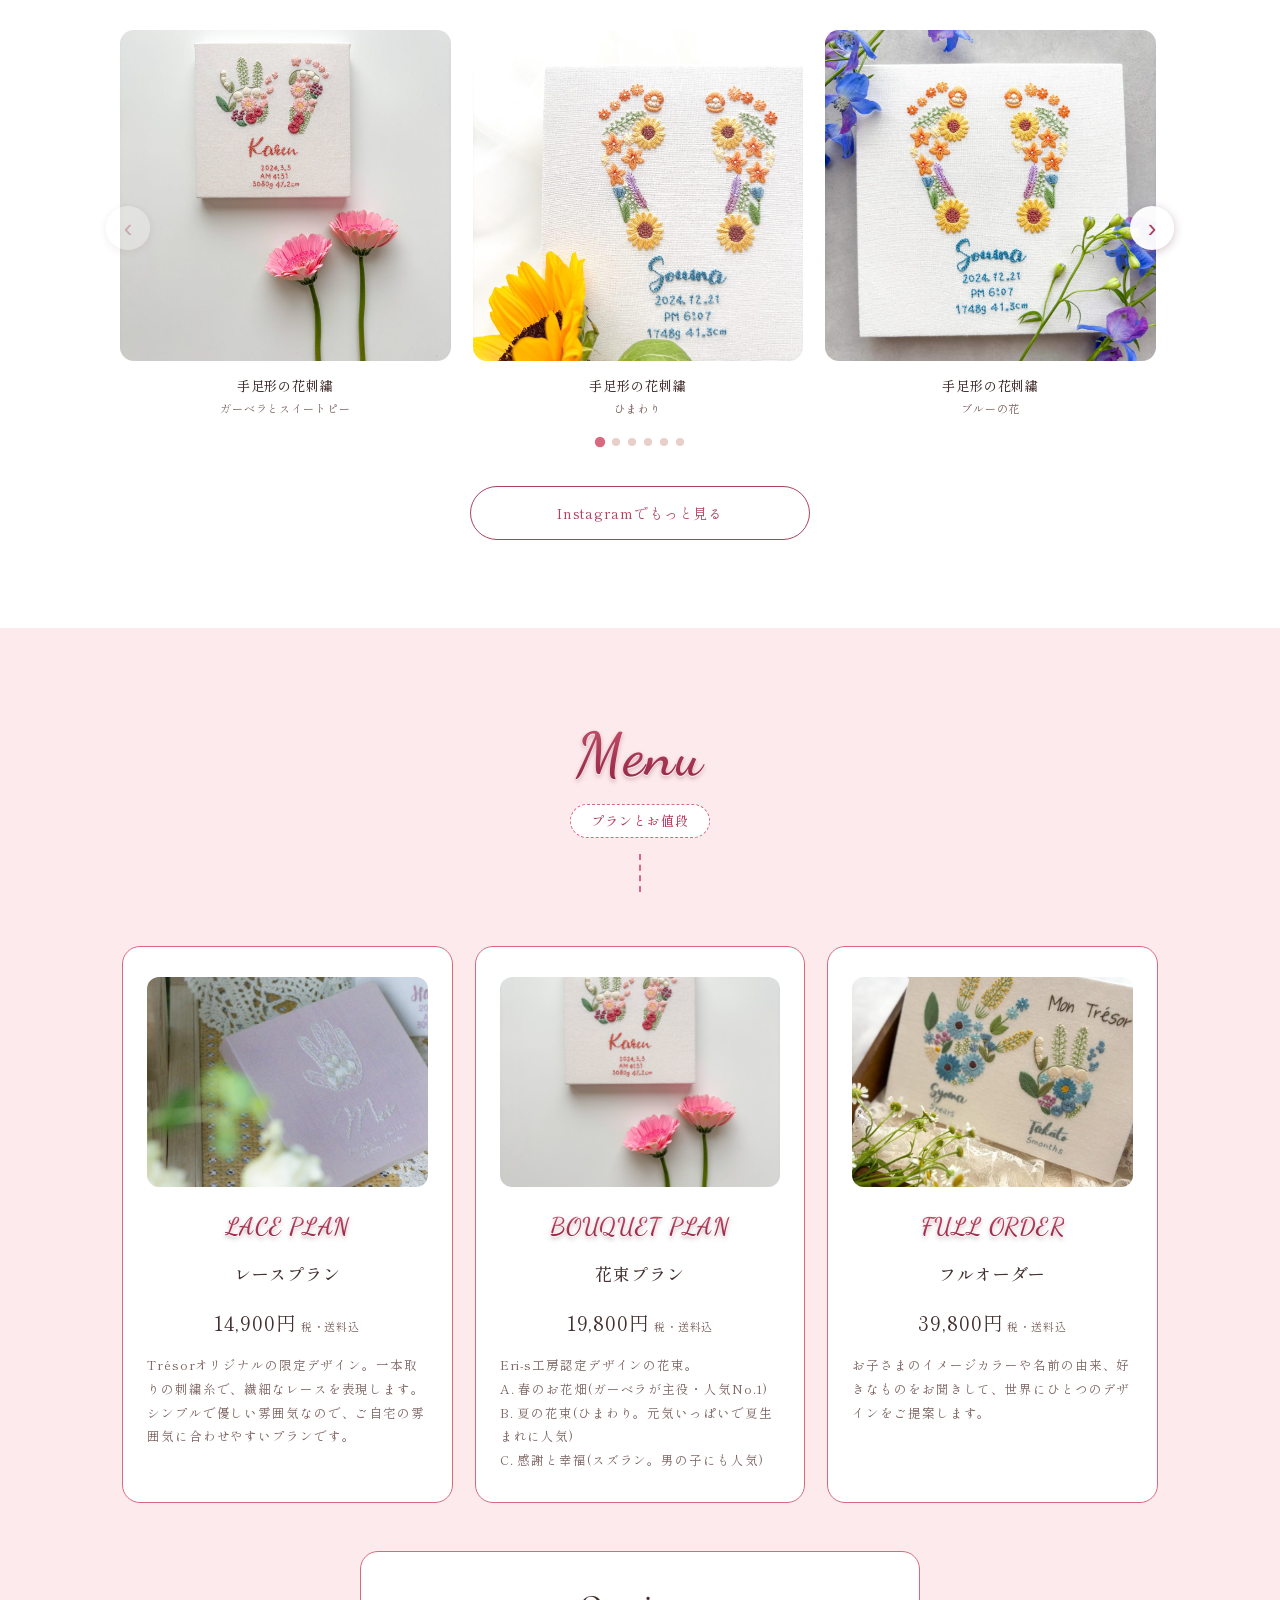
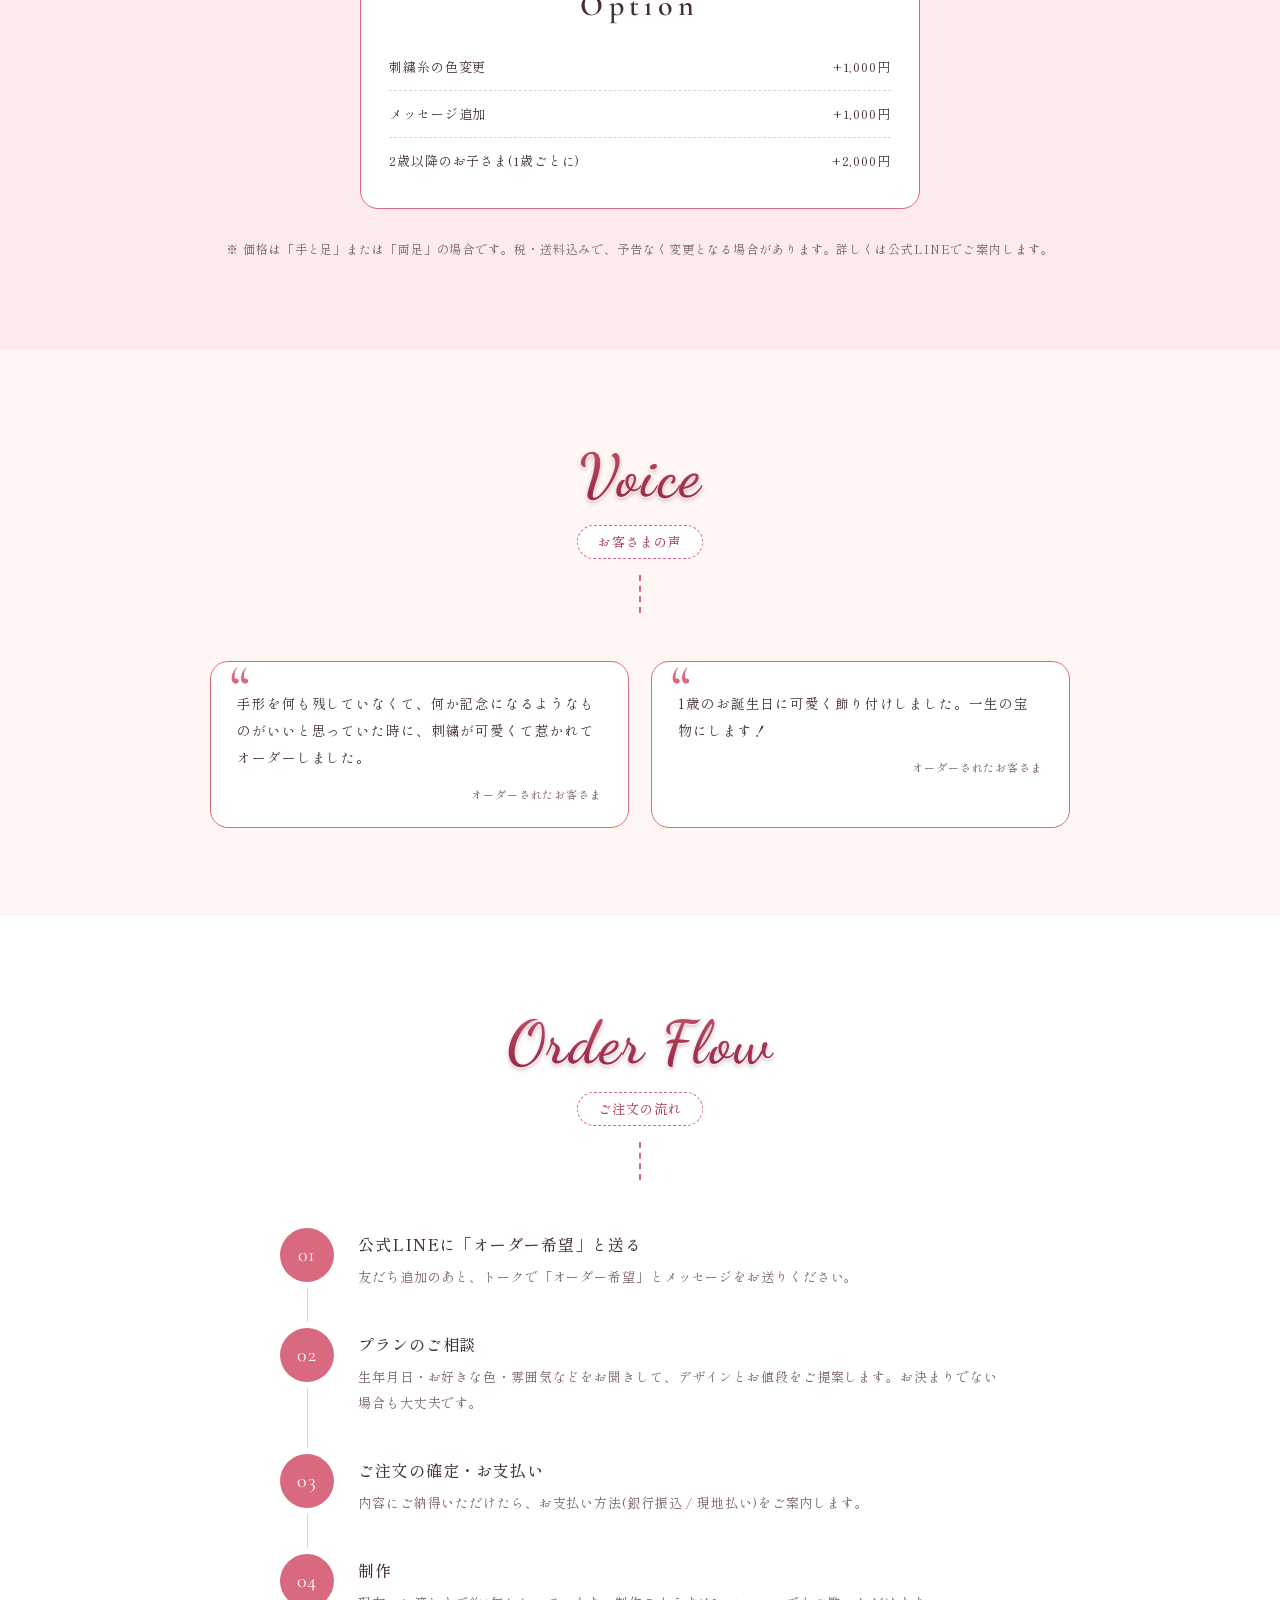
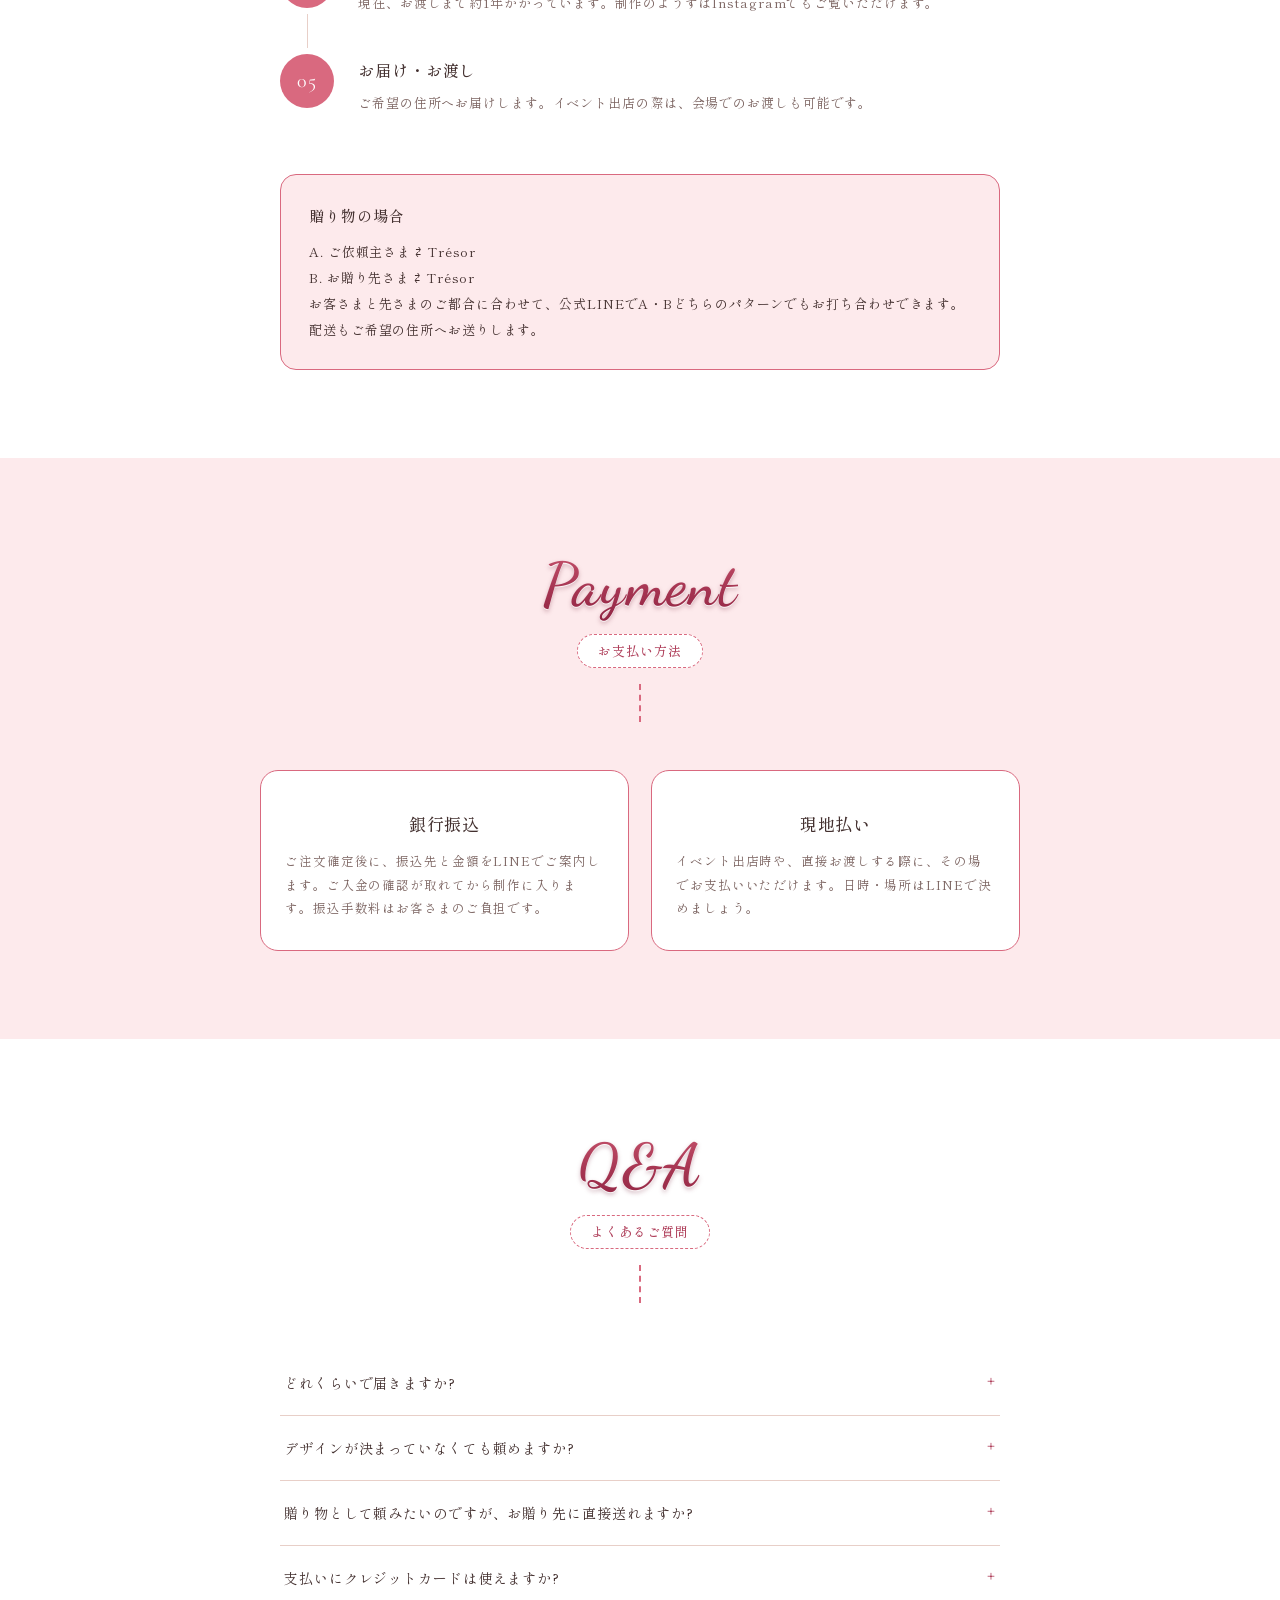
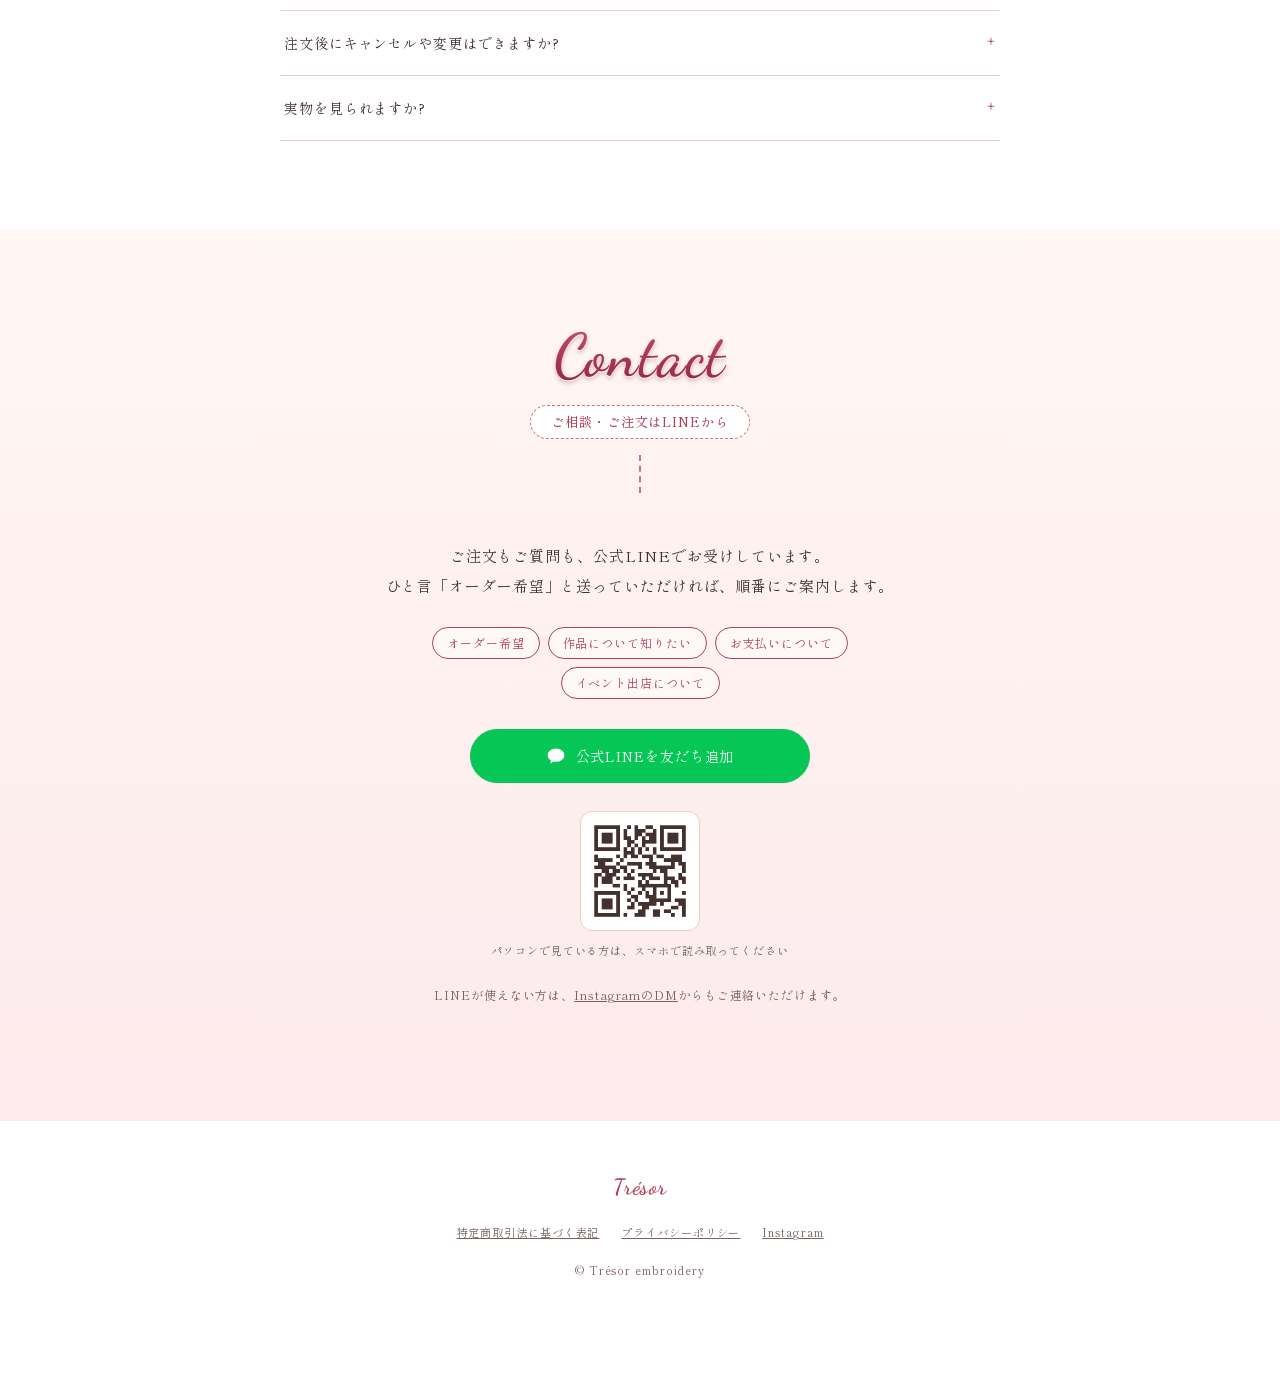
==== commit 91971af1: "Menu and Works as horizontal sliders" ====
--- a/index.html
+++ b/index.html
@@ -94,13 +94,13 @@
 <section id="works">
   <div class="wrap">
     <div class="sec-head rv"><span class="en stitch">Works</span><h2>作品</h2></div>
-    <div class="grid">
-      <figure class="work rv"><div class="ph ph-1" data-img="images/work-1.jpg" data-full="images/work-1.jpg" tabindex="0" role="button" aria-label="作品1を大きく見る" data-label="WORK 01"></div><h3>手足形の花刺繍</h3><p>ガーベラとスイートピー</p></figure>
-      <figure class="work rv"><div class="ph ph-2" data-img="images/work-2.jpg" data-full="images/work-2.jpg" tabindex="0" role="button" aria-label="作品2を大きく見る" data-label="WORK 02"></div><h3>手足形の花刺繍</h3><p>ひまわり</p></figure>
-      <figure class="work rv"><div class="ph ph-3" data-img="images/work-3.jpg" data-full="images/work-3.jpg" tabindex="0" role="button" aria-label="作品3を大きく見る" data-label="WORK 03"></div><h3>手足形の花刺繍</h3><p>ブルーの花</p></figure>
-      <figure class="work rv"><div class="ph ph-4" data-img="images/work-4.jpg" data-full="images/work-4.jpg" tabindex="0" role="button" aria-label="作品4を大きく見る" data-label="WORK 04"></div><h3>手足形の花刺繍</h3><p>チューリップ</p></figure>
-      <figure class="work rv"><div class="ph ph-5" data-img="images/work-5.jpg" data-full="images/work-5.jpg" tabindex="0" role="button" aria-label="作品5を大きく見る" data-label="WORK 05"></div><h3>ギフトボックス入り</h3><p>2点セット</p></figure>
-      <figure class="work rv"><div class="ph ph-6" data-img="images/work-6.jpg" data-full="images/work-6.jpg" tabindex="0" role="button" aria-label="作品6を大きく見る" data-label="WORK 06"></div><h3>手足形の花刺繍</h3><p>赤いガーベラ</p></figure>
+    <div class="grid hs">
+      <figure class="work"><div class="ph ph-1" data-img="images/work-1.jpg" data-full="images/work-1.jpg" tabindex="0" role="button" aria-label="作品1を大きく見る" data-label="WORK 01"></div><h3>手足形の花刺繍</h3><p>ガーベラとスイートピー</p></figure>
+      <figure class="work"><div class="ph ph-2" data-img="images/work-2.jpg" data-full="images/work-2.jpg" tabindex="0" role="button" aria-label="作品2を大きく見る" data-label="WORK 02"></div><h3>手足形の花刺繍</h3><p>ひまわり</p></figure>
+      <figure class="work"><div class="ph ph-3" data-img="images/work-3.jpg" data-full="images/work-3.jpg" tabindex="0" role="button" aria-label="作品3を大きく見る" data-label="WORK 03"></div><h3>手足形の花刺繍</h3><p>ブルーの花</p></figure>
+      <figure class="work"><div class="ph ph-4" data-img="images/work-4.jpg" data-full="images/work-4.jpg" tabindex="0" role="button" aria-label="作品4を大きく見る" data-label="WORK 04"></div><h3>手足形の花刺繍</h3><p>チューリップ</p></figure>
+      <figure class="work"><div class="ph ph-5" data-img="images/work-5.jpg" data-full="images/work-5.jpg" tabindex="0" role="button" aria-label="作品5を大きく見る" data-label="WORK 05"></div><h3>ギフトボックス入り</h3><p>2点セット</p></figure>
+      <figure class="work"><div class="ph ph-6" data-img="images/work-6.jpg" data-full="images/work-6.jpg" tabindex="0" role="button" aria-label="作品6を大きく見る" data-label="WORK 06"></div><h3>手足形の花刺繍</h3><p>赤いガーベラ</p></figure>
     </div>
     <div class="more rv"><a class="btn btn-ghost" href="https://www.instagram.com/shiho.tresor_embroidery" target="_blank" rel="noopener">Instagramでもっと見る</a></div>
   </div>
@@ -109,10 +109,10 @@
 <section id="menu" class="menu">
   <div class="wrap">
     <div class="sec-head rv"><span class="en stitch">Menu</span><h2>プランとお値段</h2></div>
-    <div class="cards">
-      <div class="card rv"><div class="thumb" style="background-image:url(images/plan-lace.jpg)" role="img" aria-label="レースプランの作品"></div><span class="en stitch">LACE PLAN</span><h3>レースプラン</h3><div class="price">14,900円<small> 税・送料込</small></div><p>Trésorオリジナルの限定デザイン。一本取りの刺繍糸で、繊細なレースを表現します。シンプルで優しい雰囲気なので、ご自宅の雰囲気に合わせやすいプランです。</p></div>
-      <div class="card rv"><div class="thumb" style="background-image:url(images/work-1.jpg)" role="img" aria-label="花束プランの作品"></div><span class="en stitch">BOUQUET PLAN</span><h3>花束プラン</h3><div class="price">19,800円<small> 税・送料込</small></div><p>Eri-s工房認定デザインの花束。<br>A. 春のお花畑(ガーベラが主役・人気No.1)<br>B. 夏の花束(ひまわり。元気いっぱいで夏生まれに人気)<br>C. 感謝と幸福(スズラン。男の子にも人気)</p></div>
-      <div class="card rv"><div class="thumb" style="background-image:url(images/plan-full.jpg)" role="img" aria-label="フルオーダーの作品"></div><span class="en stitch">FULL ORDER</span><h3>フルオーダー</h3><div class="price">39,800円<small> 税・送料込</small></div><p>お子さまのイメージカラーや名前の由来、好きなものをお聞きして、世界にひとつのデザインをご提案します。</p></div>
+    <div class="cards hs">
+      <div class="card"><div class="thumb" style="background-image:url(images/plan-lace.jpg)" role="img" aria-label="レースプランの作品"></div><span class="en stitch">LACE PLAN</span><h3>レースプラン</h3><div class="price">14,900円<small> 税・送料込</small></div><p>Trésorオリジナルの限定デザイン。一本取りの刺繍糸で、繊細なレースを表現します。シンプルで優しい雰囲気なので、ご自宅の雰囲気に合わせやすいプランです。</p></div>
+      <div class="card"><div class="thumb" style="background-image:url(images/work-1.jpg)" role="img" aria-label="花束プランの作品"></div><span class="en stitch">BOUQUET PLAN</span><h3>花束プラン</h3><div class="price">19,800円<small> 税・送料込</small></div><p>Eri-s工房認定デザインの花束。<br>A. 春のお花畑(ガーベラが主役・人気No.1)<br>B. 夏の花束(ひまわり。元気いっぱいで夏生まれに人気)<br>C. 感謝と幸福(スズラン。男の子にも人気)</p></div>
+      <div class="card"><div class="thumb" style="background-image:url(images/plan-full.jpg)" role="img" aria-label="フルオーダーの作品"></div><span class="en stitch">FULL ORDER</span><h3>フルオーダー</h3><div class="price">39,800円<small> 税・送料込</small></div><p>お子さまのイメージカラーや名前の由来、好きなものをお聞きして、世界にひとつのデザインをご提案します。</p></div>
     </div>
     <div class="opt rv">
       <h3 class="en">Option</h3>
@@ -154,8 +154,8 @@
   <div class="wrap">
     <div class="sec-head rv"><span class="en stitch">Payment</span><h2>お支払い方法</h2></div>
     <div class="two">
-      <div class="card rv"><h3>銀行振込</h3><p>ご注文確定後に、振込先と金額をLINEでご案内します。ご入金の確認が取れてから制作に入ります。振込手数料はお客さまのご負担です。</p></div>
-      <div class="card rv"><h3>現地払い</h3><p>イベント出店時や、直接お渡しする際に、その場でお支払いいただけます。日時・場所はLINEで決めましょう。</p></div>
+      <div class="card"><h3>銀行振込</h3><p>ご注文確定後に、振込先と金額をLINEでご案内します。ご入金の確認が取れてから制作に入ります。振込手数料はお客さまのご負担です。</p></div>
+      <div class="card"><h3>現地払い</h3><p>イベント出店時や、直接お渡しする際に、その場でお支払いいただけます。日時・場所はLINEで決めましょう。</p></div>
     </div>
   </div>
 </section>
--- a/style.css
+++ b/style.css
@@ -212,3 +212,29 @@
 .lb img{max-width:min(92vw,900px);max-height:88vh;border-radius:12px;box-shadow:0 10px 40px rgba(0,0,0,.4)}
 @media (min-width:761px){.qr{display:block}}
 @media (max-width:760px){.qr{display:none}.voices{grid-template-columns:1fr}.nav-cta a{display:inline-block;margin-top:12px;border-bottom:0!important}}
+/* --- 見出しを目立たせる(v4) --- */
+.stitch{background:repeating-linear-gradient(118deg,#8f2442 0 1.6px,#d0566f 1.6px 3.2px);-webkit-background-clip:text;background-clip:text;
+  filter:drop-shadow(0 1px 0 #fff) drop-shadow(0 2px 0 rgba(255,205,215,.95)) drop-shadow(0 4px 3px rgba(110,25,50,.32))}
+.sec-head .en{font-size:clamp(46px,8vw,60px)}
+.sec-head h2{display:inline-block;margin-top:10px;padding:3px 20px;border:1px dashed var(--rose);border-radius:999px;background:#fff;color:var(--rose-d);font-size:13px}
+.logo{filter:none}
+/* --- v5: 縞をやめて、なめらかな糸の光沢に --- */
+.stitch{background:linear-gradient(180deg,#c9566f 0%,#a63552 55%,#8f2442 100%);-webkit-background-clip:text;background-clip:text;
+  filter:drop-shadow(0 1px 0 rgba(255,255,255,.8)) drop-shadow(0 2px 2px rgba(110,25,50,.28))}
+
+/* --- v6: Menu / Works を横スライドに --- */
+.hs-wrap{position:relative}
+.hs{display:flex!important;gap:22px;overflow-x:auto;scroll-snap-type:x mandatory;scroll-behavior:smooth;scrollbar-width:none;padding:6px 2px 14px}
+.hs::-webkit-scrollbar{display:none}
+.hs>*{flex:0 0 calc((100% - 44px)/3);scroll-snap-align:start;min-width:0}
+.hs-btn{position:absolute;top:calc(50% - 22px);width:44px;height:44px;border-radius:50%;border:0;background:rgba(255,255,255,.95);color:var(--rose-d);font-size:26px;line-height:1;cursor:pointer;box-shadow:0 2px 10px rgba(80,20,40,.25);z-index:2}
+.hs-btn.p{left:-14px}.hs-btn.n{right:-14px}
+.hs-btn[disabled]{opacity:.3;cursor:default}
+.hs-dots{display:flex;gap:8px;justify-content:center;margin-top:6px}
+.hs-dots i{width:8px;height:8px;border-radius:50%;background:var(--line);transition:.3s;cursor:pointer}
+.hs-dots i.on{background:var(--rose);transform:scale(1.3)}
+@media (max-width:760px){
+  .hs{gap:14px}
+  .hs>*{flex:0 0 78%}
+  .hs-btn{display:none}
+}
